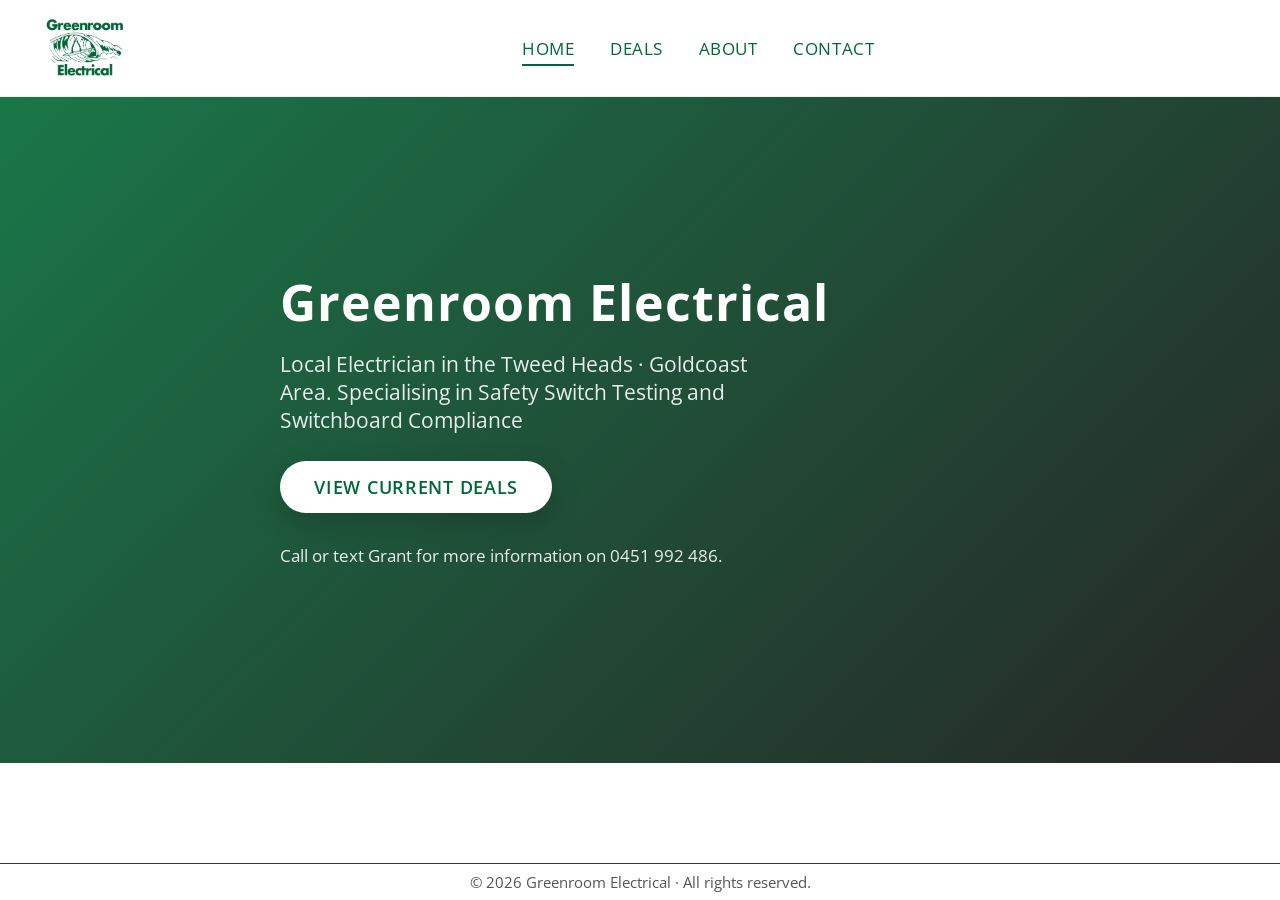
==== index.html @ 03ddd83e "Make index.html the homepage Rename Home.html to index.html so the bare domain (greenroomelectrical." ====
<!-- https://greenroomelectrical.gwstudio.com.au/ -->
<!DOCTYPE html>
<html lang="en">
<head>
    <meta charset="UTF-8" />
    <meta
        name="viewport"
        content="width=device-width, initial-scale=1.0"
    />
    <title>Greenroom Electrical</title>

    <!-- Main stylesheet -->
    <link rel="stylesheet" href="Styles.css" />

    <!-- Fonts -->
    <link
        rel="stylesheet"
        href="https://fonts.googleapis.com/css2?family=Open+Sans:wght@400;600;700&display=swap"
    />
    <link
        rel="stylesheet"
        href="https://fonts.googleapis.com/css2?family=Open+Sans:wght@400;600&family=Roboto:wght@500&display=swap"
    />
</head>

<body>
    <!-- HEADER -->
    <header class="top-bar">
        <div class="top-bar-left">
            <a href="./" class="logo">
                <img src="greenroom-electrical.jpg" alt="Greenroom Electrical logo" />
                <!---<span>Greenroom Electrical</span>
            </a>
            <p class="tagline">Your Local Electrician</p>
            --->
        </div>

        <nav class="top-nav">
            <a href="./" aria-current="page">Home</a>
            <a href="posts.html">Deals</a>
            <a href="About.html">About</a>
            <a href="Contact.html">Contact</a>
        </nav>

        <button class="hamburger" id="hamburger" aria-label="Toggle navigation">
            <span></span>
            <span></span>
            <span></span>
        </button>
    </header>

    <!-- MOBILE SIDE NAV -->
    <aside class="side-nav" id="sideNav">
        <a href="./">Home</a>
        <a href="posts.html">Deals</a>
        <a href="About.html">About</a>
        <a href="Contact.html">Contact</a>
    </aside>

    <!-- HERO -->
    <main class="content home-page">
        <section class="hero">
            <div class="hero-inner">
                <h1>Greenroom Electrical</h1>
                <p class="hero-subtitle">
                    Local Electrician in the Tweed Heads · Goldcoast Area.
                    Specialising in Safety Switch Testing and Switchboard Compliance
                </p>
                <div class="hero-actions">
                    <a class="primary-button" href="posts.html">View Current Deals</a>
                    <p class="hero-secondary">Call or text Grant for more information on 0451 992 486.</p>
                </div>
            </div>
        </section>
    </main>

    <!-- FOOTER -->
    <footer class="site-footer">
        <p>© 2026 Greenroom Electrical · All rights reserved.</p>
    </footer>

    <!-- NAV SCRIPT -->
    <script>
        const hamburger = document.getElementById("hamburger");
        const sideNav = document.getElementById("sideNav");

        hamburger.addEventListener("click", (event) => {
            event.stopPropagation();
            sideNav.classList.toggle("open");
        });

        sideNav.addEventListener("click", (event) => {
            if (event.target === sideNav) {
                sideNav.classList.remove("open");
            }
            event.stopPropagation();
        });

        document.addEventListener("click", () => {
            sideNav.classList.remove("open");
        });
    </script>
</body>
</html>
---- Styles.css ----
/* ========== THEME ========== */

:root {
    --bg: #ffffff;
    --surface: #006835;
    --text: #000000;
    --muted: #555555;
    --accent: #006835;
    --header-bg: #ffffff;
    --button: #006835;
    --button-hover: #00512a;
    --border-subtle: #2a3a4a;
}

/* ========== GLOBAL ========== */

html {
    font-size: 18px;
}

body {
    margin: 0;
    min-height: 100vh;
    display: flex;
    flex-direction: column;
    font-family: "Open Sans", system-ui, -apple-system, BlinkMacSystemFont, "Segoe UI", sans-serif;
    background-color: var(--bg);
    color: var(--text);
}

main {
    flex: 1;
}

/* center inner pages (Deals, About, Contact) */
.content {
    max-width: 960px;
    margin: 2.5rem auto 3rem;
    padding: 0 1.5rem;
}

/* Home only: let hero go full width */
.home-page {
    max-width: none;
    margin: 0;
    padding: 0;
}

/* ========== HEADER / NAV ========== */

.top-bar {
    position: sticky;
    top: 0;
    z-index: 20;
    display: flex;
    align-items: center;
    justify-content: space-between;
    padding: 1rem 2.5rem;
    background-color: rgba(255, 255, 255, 0.96);
    backdrop-filter: blur(10px);
    border-bottom: 1px solid rgba(0, 0, 0, 0.06);
}

.top-bar-left {
    display: flex;
    align-items: center;
    gap: 0.75rem;
}

.logo {
    display: flex;
    align-items: center;
    gap: 0.5rem;
    font-family: "Roboto", system-ui, -apple-system, BlinkMacSystemFont, "Segoe UI", sans-serif;
    font-size: 1.35rem;
    font-weight: 600;
    letter-spacing: 0.02em;
    color: var(--accent);
    text-decoration: none;
}

.logo img {
    height: 60px;
    width: auto;
    display: block;
}

.tagline {
    font-size: 0.8rem;
    color: var(--muted);
    margin: 0;
}

.top-nav {
    flex: 1;
    display: flex;
    justify-content: center;
    gap: 2rem;
}

.top-nav a {
    position: relative;
    font-size: 0.95rem;
    letter-spacing: 0.03em;
    text-transform: uppercase;
    color: var(--accent);
    text-decoration: none;
}

.top-nav a::after {
    content: "";
    position: absolute;
    left: 0;
    bottom: -0.35rem;
    width: 0;
    height: 2px;
    background-color: var(--accent);
    transition: width 0.2s ease-out;
}

.top-nav a:hover::after,
.top-nav a[aria-current="page"]::after {
    width: 100%;
}

.hamburger {
    display: none;
    flex-direction: column;
    justify-content: space-between;
    align-items: center;
    width: 24px;
    height: 18px;
    background: none;
    border: none;
    padding: 0;
    margin: 0;
    cursor: pointer;
}

.hamburger span {
    display: block;
    width: 100%;
    height: 2px;
    background-color: var(--accent);
    border-radius: 999px;
}

/* ========== SIDE NAV (MOBILE) ========== */

.side-nav {
    position: fixed;
    top: 0;
    left: -240px;
    width: 220px;
    height: 100vh;
    background-color: var(--bg);
    padding-top: 4rem;
    box-shadow: 2px 0 6px rgba(0, 0, 0, 0.6);
    transition: left 0.25s ease;
    z-index: 1000;
}

.side-nav a {
    display: block;
    padding: 0.75rem 1.25rem;
    color: var(--accent);
    text-decoration: none;
    font-size: 0.95rem;
}

.side-nav a:hover {
    background-color: var(--surface);
    color: #ffffff;
}

.side-nav.open {
    left: 0;
}

/* ========== HERO (HOME) ========== */

.hero {
    position: relative;
    min-height: 55vh;
    display: flex;
    align-items: center;
    justify-content: center;
    padding: 4.5rem 1.5rem 5rem;
    text-align: left;
    color: #ffffff;
    background:
        linear-gradient(135deg, rgba(0, 104, 53, 0.9), rgba(0, 0, 0, 0.85)),
        url("Images/Hero.jpg") center 35% / cover no-repeat;
}

.hero-inner {
    max-width: 720px;
    margin: 0 auto;   /* centers text block inside hero */
    width: 100%;
}

.hero h1 {
    margin: 0 0 0.75rem;
    font-size: 2.8rem;
    letter-spacing: 0.02em;
}

.hero-subtitle {
    margin: 0 0 1.5rem;
    font-size: 1.15rem;
    max-width: 480px;
    opacity: 0.9;
}

.hero-actions {
    display: flex;
    flex-wrap: wrap;
    gap: 0.75rem;
    align-items: center;
}

/* ========== BUTTONS ========== */

.primary-button {
    display: inline-block;
    padding: 0.8rem 1.9rem;
    border-radius: 999px;
    background-color: #ffffff;
    color: var(--accent);
    border: none;
    font-size: 1rem;
    font-weight: 600;
    letter-spacing: 0.04em;
    text-transform: uppercase;
    text-decoration: none;
    cursor: pointer;
    box-shadow: 0 10px 30px rgba(0, 0, 0, 0.18);
    transition: transform 0.15s ease-out, box-shadow 0.15s ease-out,
                background-color 0.15s ease-out, color 0.15s ease-out;
}

.primary-button:hover {
    transform: translateY(-1px);
    box-shadow: 0 14px 38px rgba(0, 0, 0, 0.25);
    background-color: var(--accent);
    color: #ffffff;
}

.hero-secondary {
    font-size: 0.95rem;
    opacity: 0.9;
}

/* ========== FOOTER ========== */

.site-footer {
    text-align: center;
    padding: 0.5rem 1rem;
    background-color: var(--bg);
    color: var(--muted);
    font-size: 0.85rem;
    border-top: 1px solid var(--border-subtle);
    line-height: 1.2;
}

.site-footer p {
    margin: 0;
}

/* ========== MOBILE GLOBAL ========== */

@media (max-width: 768px) {
    .top-bar {
        padding: 0.75rem 1rem;
    }

    .top-nav {
        display: none;
    }

    .hamburger {
        display: flex;
    }

    .tagline {
        display: none;
    }

    .logo img {
        height: 34px;
    }

    .logo {
        font-size: 1.1rem;
    }

    .hero {
        min-height: 60vh;
        padding: 4rem 1.25rem 4rem;
    }

    .hero h1 {
        font-size: 2.1rem;
    }

    .hero-subtitle {
        font-size: 1rem;
    }

    .hero-actions {
        flex-direction: column;
        align-items: flex-start;
    }

    .hamburger span {
        background-color: #ffffff;
    }
}

/* ========== DEALS PAGE ========== */

.deals-header {
    text-align: center;
    margin-bottom: 2rem;
}

.deals-header h1 {
    margin: 0 0 0.5rem;
    font-size: 2rem;
    color: var(--accent);
}

.deals-header p {
    margin: 0;
    font-size: 1rem;
    color: var(--muted);
}

.post.deal-card {
    background-color: #ffffff;
    border-radius: 10px;
    padding: 1.5rem 1.75rem 1.6rem;
    margin-bottom: 1.5rem;
    box-shadow: 0 10px 28px rgba(0, 0, 0, 0.06);
    border: 1px solid rgba(0, 0, 0, 0.05);
    text-align: left;
}

.post.deal-card h2 {
    margin: 0 0 0.35rem;
    font-size: 1.4rem;
    color: var(--accent);
}

.post.deal-card .meta {
    margin: 0 0 0.9rem;
    font-size: 0.9rem;
    color: var(--muted);
}

.deal-body {
    display: flex;
    flex-wrap: wrap;
    gap: 1rem 2.5rem;
    align-items: center;
    justify-content: space-between;
}

.deal-body ul {
    margin: 0;
    padding-left: 1.2rem;
    font-size: 0.95rem;
    color: var(--text);
}

.deal-body li + li {
    margin-top: 0.3rem;
}

.deal-body .primary-button {
    flex-shrink: 0;
}

.deals-note {
    margin-top: 1.25rem;
    font-size: 0.9rem;
    color: var(--muted);
    line-height: 1.5;
}

@media (max-width: 768px) {
    .deal-body {
        flex-direction: column;
        align-items: flex-start;
        gap: 0.75rem;
    }

    .post.deal-card {
        padding: 1.25rem 1.25rem 1.4rem;
    }
}

/* ========== ABOUT PAGE ========== */

.about-card {
    background-color: #ffffff;
    border-radius: 12px;
    padding: 2rem 2.25rem 2.2rem;
    box-shadow: 0 14px 30px rgba(0, 0, 0, 0.06);
    border: 1px solid rgba(0, 0, 0, 0.04);
}

.about-header h1 {
    margin: 0 0 0.5rem;
    font-size: 2rem;
    color: var(--accent);
}

.about-header p {
    margin: 0 0 1.5rem;
    font-size: 1rem;
    color: var(--muted);
}

.about-body p {
    margin: 0 0 1rem;
    line-height: 1.6;
    font-size: 0.98rem;
    color: var(--text);
}

.about-body p:last-child {
    margin-bottom: 0;
}

.about-actions {
    display: flex;
    flex-wrap: wrap;
    gap: 0.75rem 1.5rem;
    align-items: center;
    margin-top: 1.75rem;
}

.about-link {
    font-size: 0.95rem;
    color: var(--accent);
    text-decoration: none;
    font-weight: 600;
}

.about-link:hover {
    text-decoration: underline;
}

@media (max-width: 768px) {
    .about-card {
        padding: 1.6rem 1.4rem 1.8rem;
    }

    .about-header h1 {
        font-size: 1.7rem;
    }
}

/* ========== CONTACT PAGE ========== */

.contact-card {
    background-color: #ffffff;
    border-radius: 12px;
    padding: 2rem 2.25rem 2.2rem;
    box-shadow: 0 14px 30px rgba(0, 0, 0, 0.06);
    border: 1px solid rgba(0, 0, 0, 0.04);
    margin: 0 auto;
    text-align: center;
}

.contact-header h1 {
    margin: 0 0 0.5rem;
    font-size: 2rem;
    color: var(--accent);
}

.contact-header p {
    margin: 0 0 1.5rem;
    font-size: 1rem;
    color: var(--muted);
}

.contact-body.simple-contact {
    display: flex;
    justify-content: center;
}

.contact-details p {
    margin: 0 0 0.4rem;
    font-size: 0.98rem;
    color: var(--text);
}

.contact-details a {
    color: var(--accent);
    text-decoration: none;
}

.contact-details a:hover {
    text-decoration: underline;
}

.contact-actions {
    display: flex;
    flex-wrap: wrap;
    gap: 0.75rem 1.5rem;
    justify-content: center;
    align-items: center;
    margin-top: 1.5rem;
}

.contact-note {
    margin-top: 1.75rem;
    font-size: 0.85rem;
    color: var(--muted);
}

@media (max-width: 768px) {
    .contact-card {
        padding: 1.6rem 1.4rem 1.8rem;
    }
}
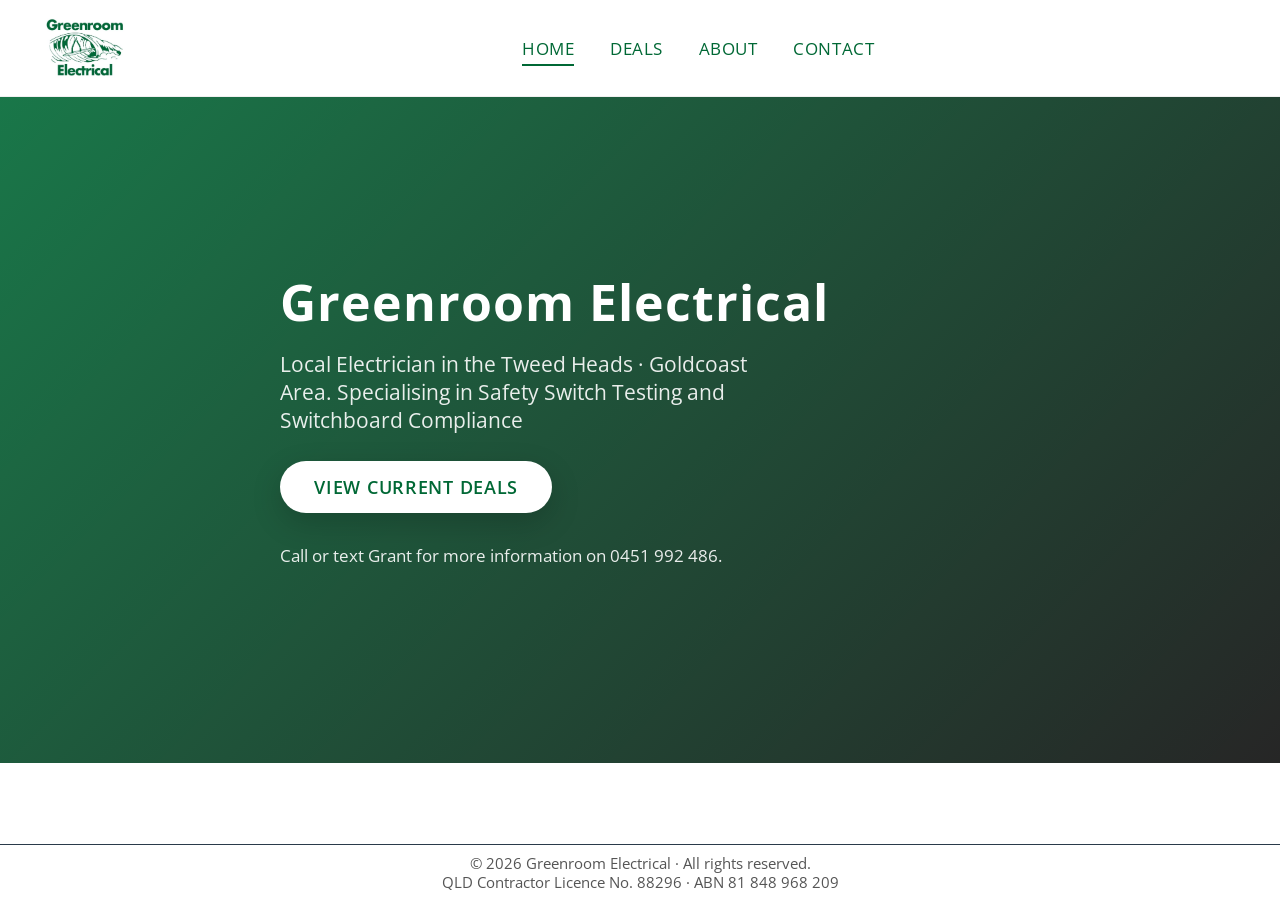
==== commit 3908d7eb: "Add QLD contractor licence and ABN; fix contact links Show QLD Contractor Licence No. 88296 and ABN " ====
--- a/index.html
+++ b/index.html
@@ -77,6 +77,7 @@
     <!-- FOOTER -->
     <footer class="site-footer">
         <p>© 2026 Greenroom Electrical · All rights reserved.</p>
+        <p>QLD Contractor Licence No. 88296 · ABN 81 848 968 209</p>
     </footer>
 
     <!-- NAV SCRIPT -->
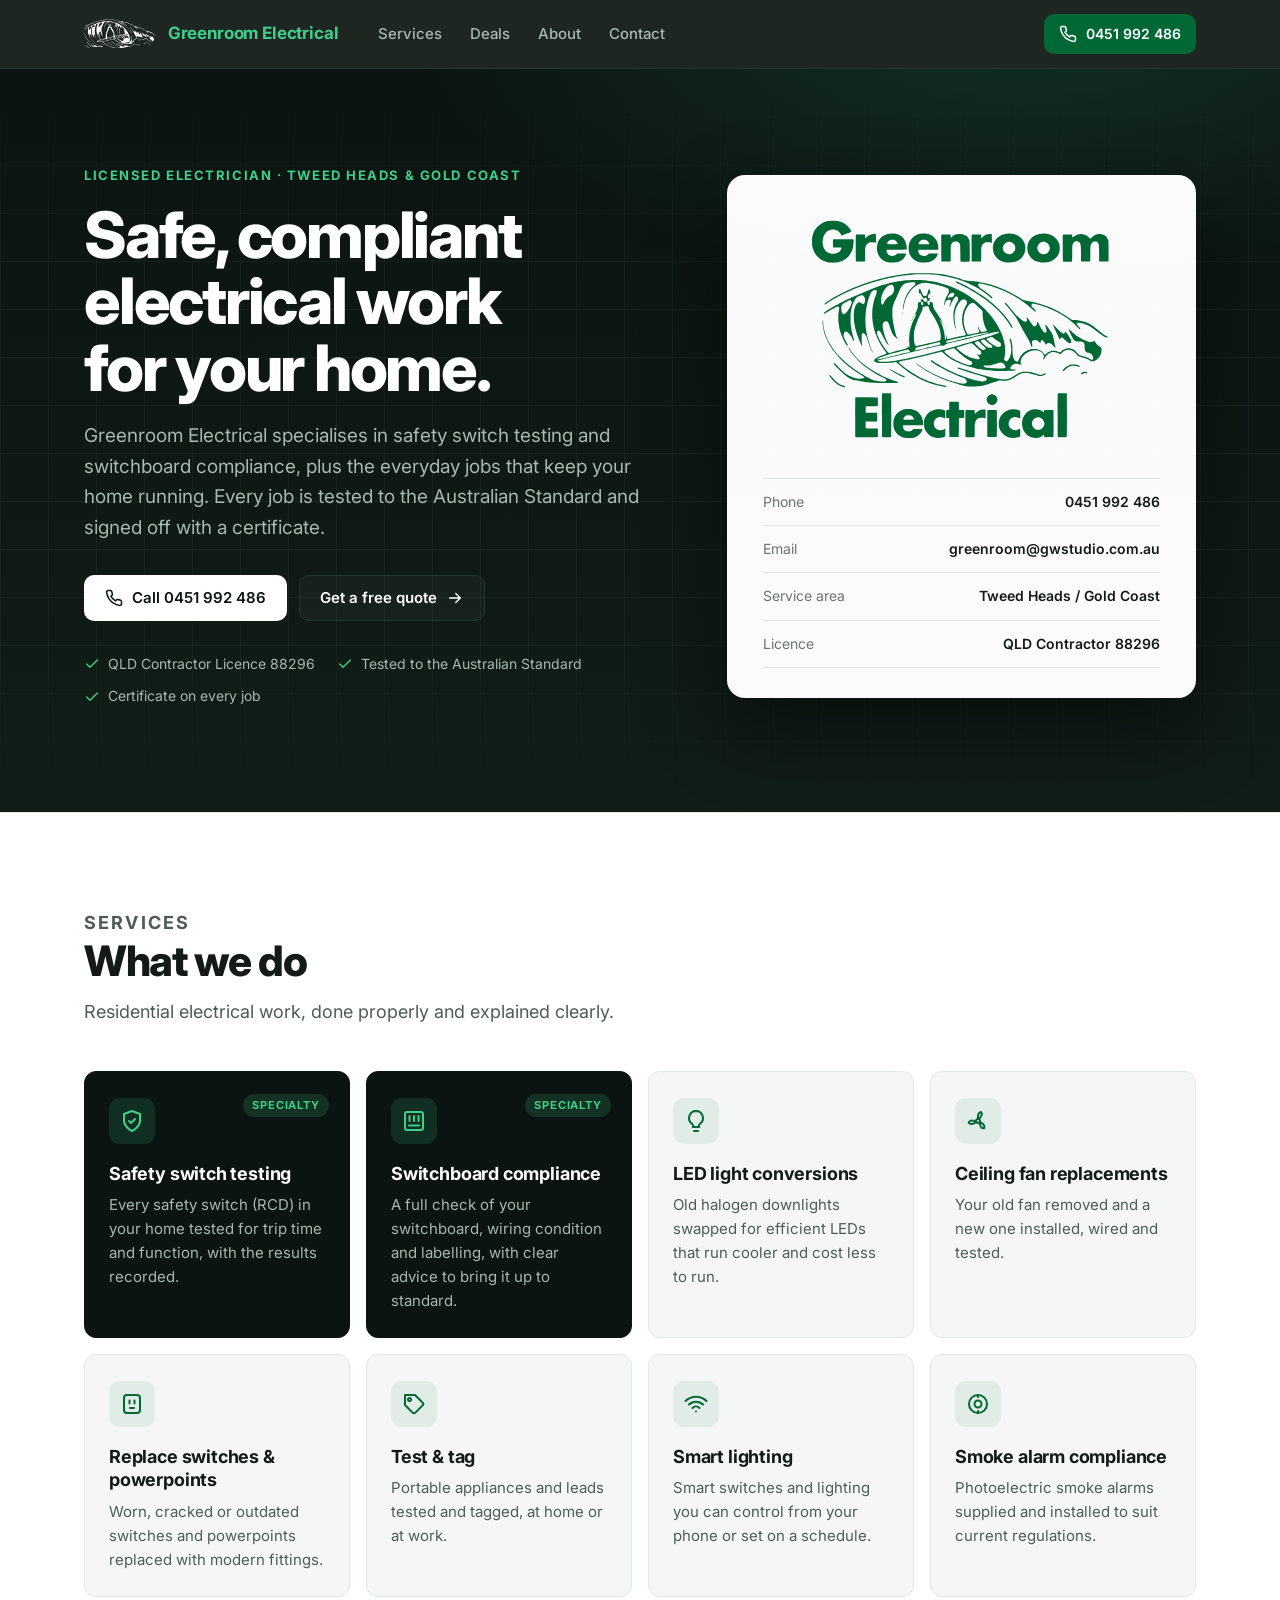
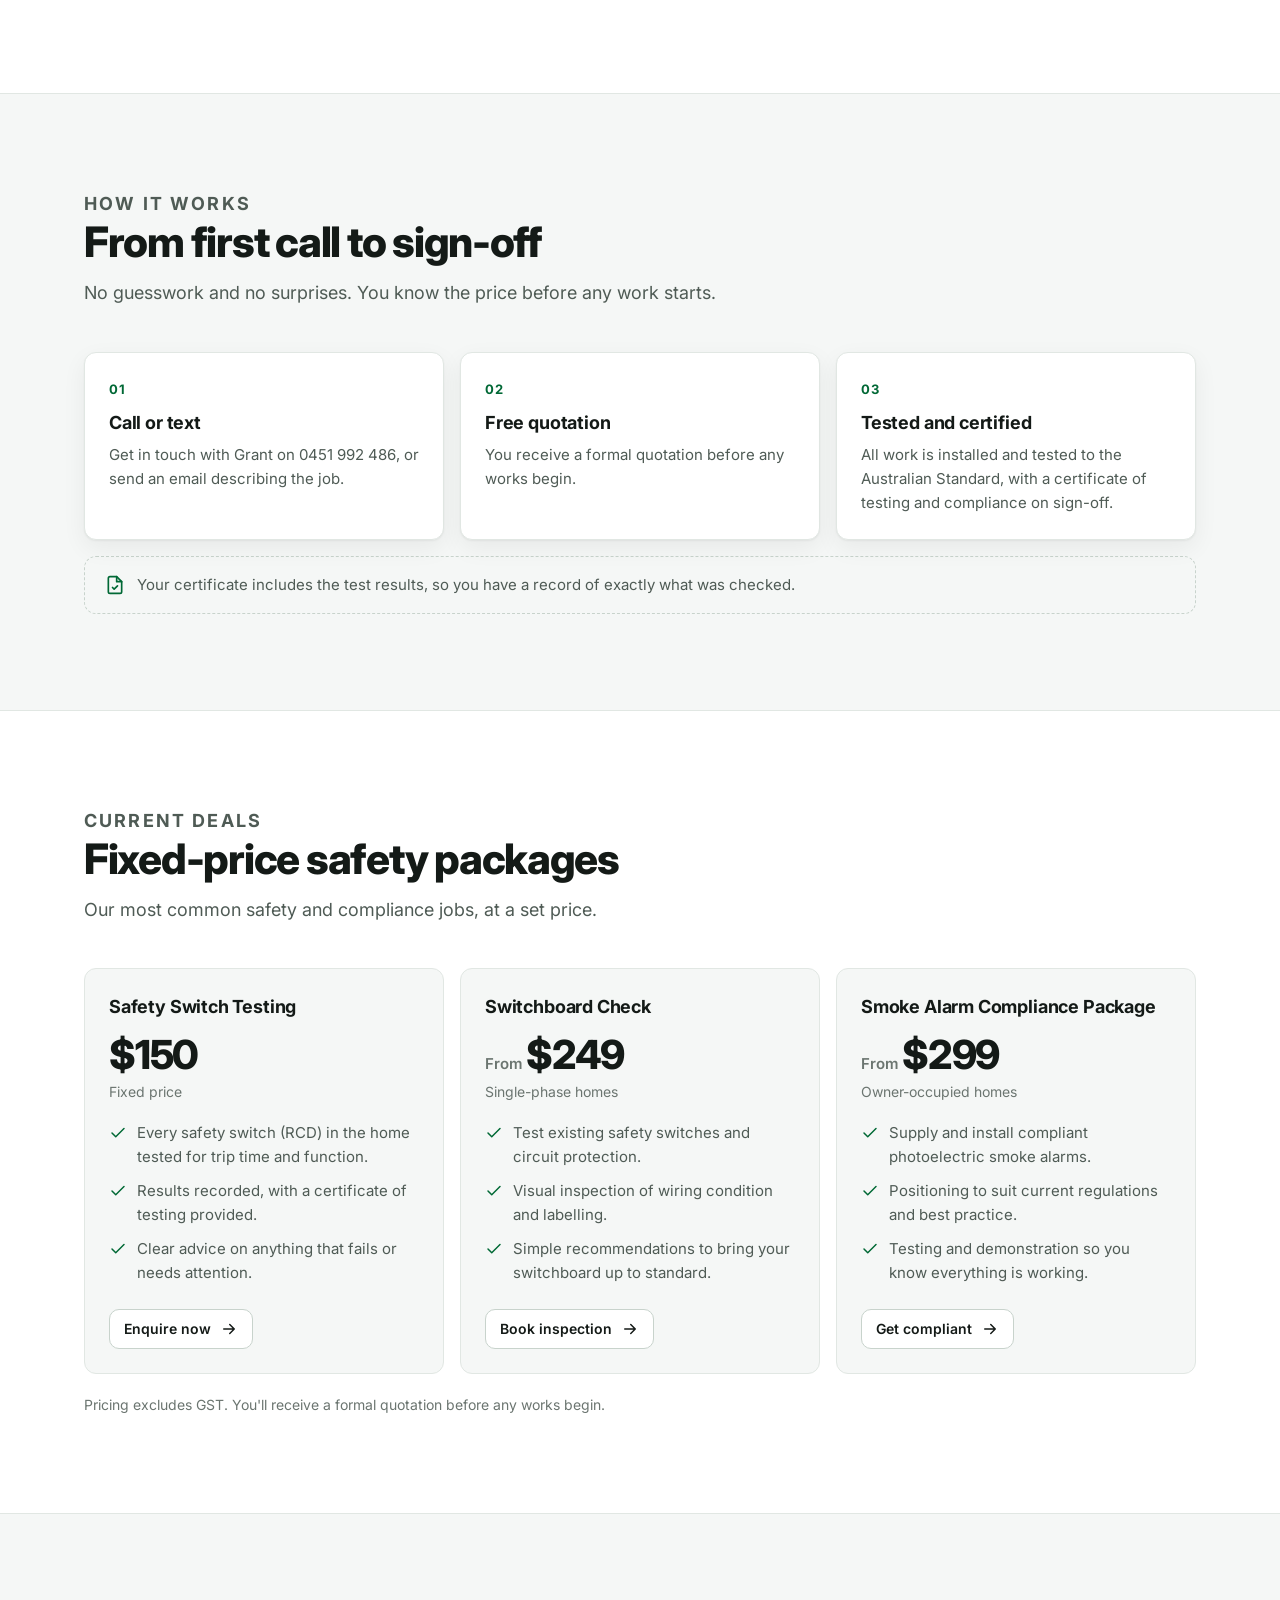
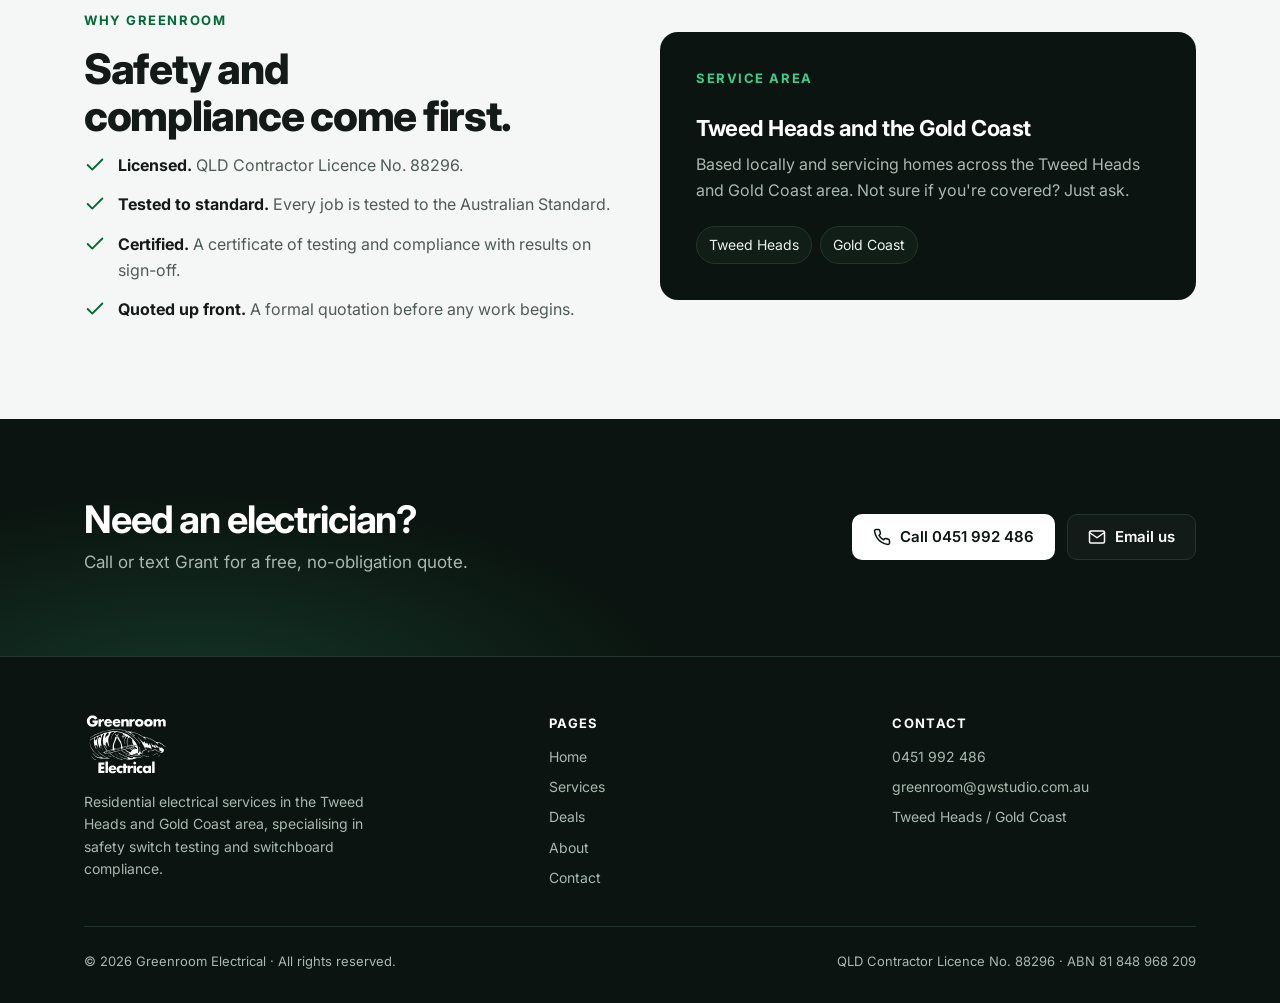
==== commit bb5b5e01: "Refresh website design New professional look in the style of MasterScope: dark green hero and footer" ====
--- a/index.html
+++ b/index.html
@@ -1,104 +1,282 @@
-<!-- https://greenroomelectrical.gwstudio.com.au/ -->
 <!DOCTYPE html>
-<html lang="en">
+<html lang="en-AU">
 <head>
     <meta charset="UTF-8" />
-    <meta
-        name="viewport"
-        content="width=device-width, initial-scale=1.0"
-    />
-    <title>Greenroom Electrical</title>
-
-    <!-- Main stylesheet -->
+    <meta name="viewport" content="width=device-width, initial-scale=1.0" />
+    <title>Greenroom Electrical · Licensed electrician, Tweed Heads & Gold Coast</title>
+    <meta name="description" content="Licensed residential electrician in Tweed Heads and the Gold Coast. Safety switch testing, switchboard compliance, LED lighting, fans, powerpoints, test and tag and smart lighting." />
+    <link rel="canonical" href="https://greenroomelectrical.gwstudio.com.au/" />
+    <meta name="theme-color" content="#0b1410" />
+    <meta property="og:type" content="website" />
+    <meta property="og:site_name" content="Greenroom Electrical" />
+    <meta property="og:title" content="Greenroom Electrical · Licensed electrician, Tweed Heads & Gold Coast" />
+    <meta property="og:description" content="Licensed residential electrician in Tweed Heads and the Gold Coast. Safety switch testing, switchboard compliance, LED lighting, fans, powerpoints, test and tag and smart lighting." />
+    <meta property="og:url" content="https://greenroomelectrical.gwstudio.com.au/" />
+    <meta property="og:image" content="https://greenroomelectrical.gwstudio.com.au/greenroom-electrical.jpg" />
+    <link rel="icon" href="favicon.svg" type="image/svg+xml" />
+    <link rel="preconnect" href="https://fonts.googleapis.com" />
+    <link rel="preconnect" href="https://fonts.gstatic.com" crossorigin />
+    <link rel="stylesheet" href="https://fonts.googleapis.com/css2?family=Inter:wght@400;500;600;700;800&amp;display=swap" />
     <link rel="stylesheet" href="Styles.css" />
-
-    <!-- Fonts -->
-    <link
-        rel="stylesheet"
-        href="https://fonts.googleapis.com/css2?family=Open+Sans:wght@400;600;700&display=swap"
-    />
-    <link
-        rel="stylesheet"
-        href="https://fonts.googleapis.com/css2?family=Open+Sans:wght@400;600&family=Roboto:wght@500&display=swap"
-    />
+    <script type="application/ld+json">{"@context": "https://schema.org", "@type": "Electrician", "name": "Greenroom Electrical", "url": "https://greenroomelectrical.gwstudio.com.au/", "telephone": "+61451992486", "email": "greenroom@gwstudio.com.au", "image": "https://greenroomelectrical.gwstudio.com.au/greenroom-electrical.jpg", "areaServed": ["Tweed Heads", "Gold Coast"], "founder": {"@type": "Person", "name": "Grant Walker"}, "identifier": [{"@type": "PropertyValue", "name": "QLD Electrical Contractor Licence", "value": "88296"}, {"@type": "PropertyValue", "name": "ABN", "value": "81 848 968 209"}]}</script>
 </head>
-
 <body>
-    <!-- HEADER -->
-    <header class="top-bar">
-        <div class="top-bar-left">
-            <a href="./" class="logo">
-                <img src="greenroom-electrical.jpg" alt="Greenroom Electrical logo" />
-                <!---<span>Greenroom Electrical</span>
+    <header class="topbar">
+        <div class="wrap">
+            <a class="brand" href="./" aria-label="Greenroom Electrical home">
+                <img src="images/mark-white.svg" alt="" width="72" height="30" />
+                <span class="brand-name">Greenroom <span>Electrical</span></span>
             </a>
-            <p class="tagline">Your Local Electrician</p>
-            --->
-        </div>
-
-        <nav class="top-nav">
-            <a href="./" aria-current="page">Home</a>
+            <nav class="site-nav" id="siteNav" aria-label="Site">
+            <a href="./#services">Services</a>
             <a href="posts.html">Deals</a>
             <a href="About.html">About</a>
             <a href="Contact.html">Contact</a>
-        </nav>
-
-        <button class="hamburger" id="hamburger" aria-label="Toggle navigation">
-            <span></span>
-            <span></span>
-            <span></span>
-        </button>
+            </nav>
+            <div class="spacer"></div>
+            <a class="btn primary sm call-btn" href="tel:0451992486" aria-label="Call 0451 992 486"><svg viewBox="0 0 24 24" fill="none" stroke="currentColor" stroke-width="2" stroke-linecap="round" stroke-linejoin="round" aria-hidden="true"><path d="M22 16.9v3a2 2 0 0 1-2.2 2 19.8 19.8 0 0 1-8.6-3.1 19.5 19.5 0 0 1-6-6A19.8 19.8 0 0 1 2.1 4.2 2 2 0 0 1 4.1 2h3a2 2 0 0 1 2 1.7c.1.9.4 1.8.7 2.7a2 2 0 0 1-.5 2.1L8 9.8a16 16 0 0 0 6 6l1.3-1.3a2 2 0 0 1 2.1-.4c.9.3 1.8.6 2.7.7a2 2 0 0 1 1.7 2z"/></svg><span class="lbl">0451 992 486</span></a>
+            <button class="nav-toggle" id="navToggle" type="button" aria-label="Open menu" aria-expanded="false" aria-controls="siteNav"><svg viewBox="0 0 24 24" fill="none" stroke="currentColor" stroke-width="2" stroke-linecap="round" stroke-linejoin="round" aria-hidden="true"><path d="M4 7h16M4 12h16M4 17h16"/></svg></button>
+        </div>
     </header>
 
-    <!-- MOBILE SIDE NAV -->
-    <aside class="side-nav" id="sideNav">
-        <a href="./">Home</a>
-        <a href="posts.html">Deals</a>
-        <a href="About.html">About</a>
-        <a href="Contact.html">Contact</a>
-    </aside>
-
-    <!-- HERO -->
-    <main class="content home-page">
+    <main>
         <section class="hero">
-            <div class="hero-inner">
-                <h1>Greenroom Electrical</h1>
-                <p class="hero-subtitle">
-                    Local Electrician in the Tweed Heads · Goldcoast Area.
-                    Specialising in Safety Switch Testing and Switchboard Compliance
-                </p>
-                <div class="hero-actions">
-                    <a class="primary-button" href="posts.html">View Current Deals</a>
-                    <p class="hero-secondary">Call or text Grant for more information on 0451 992 486.</p>
+            <div class="wrap">
+                <div>
+                    <p class="eyebrow">Licensed electrician · Tweed Heads &amp; Gold Coast</p>
+                    <h1>Safe, compliant electrical work for your home.</h1>
+                    <p class="lead">Greenroom Electrical specialises in safety switch testing and switchboard compliance, plus the everyday jobs that keep your home running. Every job is tested to the Australian Standard and signed off with a certificate.</p>
+                    <div class="actions">
+                        <a class="btn light" href="tel:0451992486"><svg viewBox="0 0 24 24" fill="none" stroke="currentColor" stroke-width="2" stroke-linecap="round" stroke-linejoin="round" aria-hidden="true"><path d="M22 16.9v3a2 2 0 0 1-2.2 2 19.8 19.8 0 0 1-8.6-3.1 19.5 19.5 0 0 1-6-6A19.8 19.8 0 0 1 2.1 4.2 2 2 0 0 1 4.1 2h3a2 2 0 0 1 2 1.7c.1.9.4 1.8.7 2.7a2 2 0 0 1-.5 2.1L8 9.8a16 16 0 0 0 6 6l1.3-1.3a2 2 0 0 1 2.1-.4c.9.3 1.8.6 2.7.7a2 2 0 0 1 1.7 2z"/></svg>Call 0451 992 486</a>
+                        <a class="btn outline-dark" href="Contact.html">Get a free quote<svg viewBox="0 0 24 24" fill="none" stroke="currentColor" stroke-width="2" stroke-linecap="round" stroke-linejoin="round" aria-hidden="true"><path d="M5 12h14M13 6l6 6-6 6"/></svg></a>
+                    </div>
+                    <ul class="ticks">
+                        <li><svg viewBox="0 0 24 24" fill="none" stroke="currentColor" stroke-width="2" stroke-linecap="round" stroke-linejoin="round" aria-hidden="true"><path d="M20 6 9 17l-5-5"/></svg>QLD Contractor Licence 88296</li>
+                        <li><svg viewBox="0 0 24 24" fill="none" stroke="currentColor" stroke-width="2" stroke-linecap="round" stroke-linejoin="round" aria-hidden="true"><path d="M20 6 9 17l-5-5"/></svg>Tested to the Australian Standard</li>
+                        <li><svg viewBox="0 0 24 24" fill="none" stroke="currentColor" stroke-width="2" stroke-linecap="round" stroke-linejoin="round" aria-hidden="true"><path d="M20 6 9 17l-5-5"/></svg>Certificate on every job</li>
+                    </ul>
+                </div>
+                <div class="hero-card">
+                    <img src="images/logo-green.svg" alt="Greenroom Electrical logo" width="320" height="241" />
+                    <dl>
+                        <div><dt>Phone</dt><dd><a href="tel:0451992486">0451 992 486</a></dd></div>
+                        <div><dt>Email</dt><dd><a href="mailto:greenroom@gwstudio.com.au">greenroom@gwstudio.com.au</a></dd></div>
+                        <div><dt>Service area</dt><dd>Tweed Heads / Gold Coast</dd></div>
+                        <div><dt>Licence</dt><dd>QLD Contractor 88296</dd></div>
+                    </dl>
+                </div>
+            </div>
+        </section>
+
+        <section class="section alt" id="services">
+            <div class="wrap">
+                <div class="section-head">
+                    <p class="eyebrow">Services</p>
+                    <h2>What we do</h2>
+                    <p>Residential electrical work, done properly and explained clearly.</p>
+                </div>
+                <div class="grid cols-4">
+                    <article class="card feature">
+                        <span class="tag">Specialty</span>
+                        <div class="icon"><svg viewBox="0 0 24 24" fill="none" stroke="currentColor" stroke-width="2" stroke-linecap="round" stroke-linejoin="round" aria-hidden="true"><path d="M12 22s8-4 8-10V5l-8-3-8 3v7c0 6 8 10 8 10z"/><path d="m9 12 2 2 4-4"/></svg></div>
+                        <h3>Safety switch testing</h3>
+                        <p>Every safety switch (RCD) in your home tested for trip time and function, with the results recorded.</p>
+                    </article>
+                    <article class="card feature">
+                        <span class="tag">Specialty</span>
+                        <div class="icon"><svg viewBox="0 0 24 24" fill="none" stroke="currentColor" stroke-width="2" stroke-linecap="round" stroke-linejoin="round" aria-hidden="true"><rect x="3" y="3" width="18" height="18" rx="2"/><path d="M7.5 7v5M12 7v5M16.5 7v5M7 16.5h10"/></svg></div>
+                        <h3>Switchboard compliance</h3>
+                        <p>A full check of your switchboard, wiring condition and labelling, with clear advice to bring it up to standard.</p>
+                    </article>
+                    <article class="card">
+                        <div class="icon"><svg viewBox="0 0 24 24" fill="none" stroke="currentColor" stroke-width="2" stroke-linecap="round" stroke-linejoin="round" aria-hidden="true"><path d="M9 18h6M10 22h4"/><path d="M12 2a7 7 0 0 0-4 12.7c.6.5 1 1.3 1 2.1V18h6v-1.2c0-.8.4-1.6 1-2.1A7 7 0 0 0 12 2z"/></svg></div>
+                        <h3>LED light conversions</h3>
+                        <p>Old halogen downlights swapped for efficient LEDs that run cooler and cost less to run.</p>
+                    </article>
+                    <article class="card">
+                        <div class="icon"><svg viewBox="0 0 24 24" fill="none" stroke="currentColor" stroke-width="2" stroke-linecap="round" stroke-linejoin="round" aria-hidden="true"><circle cx="12" cy="12" r="2"/><path d="M12 10c-.4-3.2.6-6.3 3-7 1.8 1.4 1 4.9-3 7z"/><path d="M12 10c-.4-3.2.6-6.3 3-7 1.8 1.4 1 4.9-3 7z" transform="rotate(120 12 12)"/><path d="M12 10c-.4-3.2.6-6.3 3-7 1.8 1.4 1 4.9-3 7z" transform="rotate(240 12 12)"/></svg></div>
+                        <h3>Ceiling fan replacements</h3>
+                        <p>Your old fan removed and a new one installed, wired and tested.</p>
+                    </article>
+                    <article class="card">
+                        <div class="icon"><svg viewBox="0 0 24 24" fill="none" stroke="currentColor" stroke-width="2" stroke-linecap="round" stroke-linejoin="round" aria-hidden="true"><rect x="4" y="3" width="16" height="18" rx="3"/><path d="M9.5 8.5v3M14.5 8.5v3M10 16h4"/></svg></div>
+                        <h3>Replace switches &amp; powerpoints</h3>
+                        <p>Worn, cracked or outdated switches and powerpoints replaced with modern fittings.</p>
+                    </article>
+                    <article class="card">
+                        <div class="icon"><svg viewBox="0 0 24 24" fill="none" stroke="currentColor" stroke-width="2" stroke-linecap="round" stroke-linejoin="round" aria-hidden="true"><path d="M20.6 13.4 13.4 20.6a2 2 0 0 1-2.8 0L3 13V3h10l7.6 7.6a2 2 0 0 1 0 2.8z"/><circle cx="7.5" cy="7.5" r="1.5"/></svg></div>
+                        <h3>Test &amp; tag</h3>
+                        <p>Portable appliances and leads tested and tagged, at home or at work.</p>
+                    </article>
+                    <article class="card">
+                        <div class="icon"><svg viewBox="0 0 24 24" fill="none" stroke="currentColor" stroke-width="2" stroke-linecap="round" stroke-linejoin="round" aria-hidden="true"><path d="M1.5 9a15 15 0 0 1 21 0M5 12.5a10 10 0 0 1 14 0M8.5 16a5 5 0 0 1 7 0"/><path d="M12 19.5h.01"/></svg></div>
+                        <h3>Smart lighting</h3>
+                        <p>Smart switches and lighting you can control from your phone or set on a schedule.</p>
+                    </article>
+                    <article class="card">
+                        <div class="icon"><svg viewBox="0 0 24 24" fill="none" stroke="currentColor" stroke-width="2" stroke-linecap="round" stroke-linejoin="round" aria-hidden="true"><circle cx="12" cy="12" r="9"/><circle cx="12" cy="12" r="3.5"/><path d="M12 3v2M12 19v2"/></svg></div>
+                        <h3>Smoke alarm compliance</h3>
+                        <p>Photoelectric smoke alarms supplied and installed to suit current regulations.</p>
+                    </article>
+                </div>
+            </div>
+        </section>
+
+        <section class="section">
+            <div class="wrap">
+                <div class="section-head">
+                    <p class="eyebrow">How it works</p>
+                    <h2>From first call to sign-off</h2>
+                    <p>No guesswork and no surprises. You know the price before any work starts.</p>
+                </div>
+                <div class="grid cols-3">
+                    <article class="card">
+                        <span class="step-num">01</span>
+                        <h3>Call or text</h3>
+                        <p>Get in touch with Grant on 0451 992 486, or send an email describing the job.</p>
+                    </article>
+                    <article class="card">
+                        <span class="step-num">02</span>
+                        <h3>Free quotation</h3>
+                        <p>You receive a formal quotation before any works begin.</p>
+                    </article>
+                    <article class="card">
+                        <span class="step-num">03</span>
+                        <h3>Tested and certified</h3>
+                        <p>All work is installed and tested to the Australian Standard, with a certificate of testing and compliance on sign-off.</p>
+                    </article>
+                </div>
+                <div class="note"><svg viewBox="0 0 24 24" fill="none" stroke="currentColor" stroke-width="2" stroke-linecap="round" stroke-linejoin="round" aria-hidden="true"><path d="M14 2H6a2 2 0 0 0-2 2v16a2 2 0 0 0 2 2h12a2 2 0 0 0 2-2V8z"/><path d="M14 2v6h6M9 15l2 2 4-4"/></svg>Your certificate includes the test results, so you have a record of exactly what was checked.</div>
+            </div>
+        </section>
+
+        <section class="section alt">
+            <div class="wrap">
+                <div class="section-head">
+                    <p class="eyebrow">Current deals</p>
+                    <h2>Fixed-price safety packages</h2>
+                    <p>Our most common safety and compliance jobs, at a set price.</p>
+                </div>
+                <div class="grid cols-3">
+                    <article class="card price-card">
+                        <h3>Safety Switch Testing</h3>
+                        <p class="price">$150</p>
+                        <p class="meta">Fixed price</p>
+                        <ul>
+                            <li><svg viewBox="0 0 24 24" fill="none" stroke="currentColor" stroke-width="2" stroke-linecap="round" stroke-linejoin="round" aria-hidden="true"><path d="M20 6 9 17l-5-5"/></svg><span>Every safety switch (RCD) in the home tested for trip time and function.</span></li>
+                            <li><svg viewBox="0 0 24 24" fill="none" stroke="currentColor" stroke-width="2" stroke-linecap="round" stroke-linejoin="round" aria-hidden="true"><path d="M20 6 9 17l-5-5"/></svg><span>Results recorded, with a certificate of testing provided.</span></li>
+                            <li><svg viewBox="0 0 24 24" fill="none" stroke="currentColor" stroke-width="2" stroke-linecap="round" stroke-linejoin="round" aria-hidden="true"><path d="M20 6 9 17l-5-5"/></svg><span>Clear advice on anything that fails or needs attention.</span></li>
+                        </ul>
+                        <a class="btn outline sm" href="Contact.html">Enquire now<svg viewBox="0 0 24 24" fill="none" stroke="currentColor" stroke-width="2" stroke-linecap="round" stroke-linejoin="round" aria-hidden="true"><path d="M5 12h14M13 6l6 6-6 6"/></svg></a>
+                    </article>
+                    <article class="card price-card">
+                        <h3>Switchboard Check</h3>
+                        <p class="price"><small>From</small>$249</p>
+                        <p class="meta">Single-phase homes</p>
+                        <ul>
+                            <li><svg viewBox="0 0 24 24" fill="none" stroke="currentColor" stroke-width="2" stroke-linecap="round" stroke-linejoin="round" aria-hidden="true"><path d="M20 6 9 17l-5-5"/></svg><span>Test existing safety switches and circuit protection.</span></li>
+                            <li><svg viewBox="0 0 24 24" fill="none" stroke="currentColor" stroke-width="2" stroke-linecap="round" stroke-linejoin="round" aria-hidden="true"><path d="M20 6 9 17l-5-5"/></svg><span>Visual inspection of wiring condition and labelling.</span></li>
+                            <li><svg viewBox="0 0 24 24" fill="none" stroke="currentColor" stroke-width="2" stroke-linecap="round" stroke-linejoin="round" aria-hidden="true"><path d="M20 6 9 17l-5-5"/></svg><span>Simple recommendations to bring your switchboard up to standard.</span></li>
+                        </ul>
+                        <a class="btn outline sm" href="Contact.html">Book inspection<svg viewBox="0 0 24 24" fill="none" stroke="currentColor" stroke-width="2" stroke-linecap="round" stroke-linejoin="round" aria-hidden="true"><path d="M5 12h14M13 6l6 6-6 6"/></svg></a>
+                    </article>
+                    <article class="card price-card">
+                        <h3>Smoke Alarm Compliance Package</h3>
+                        <p class="price"><small>From</small>$299</p>
+                        <p class="meta">Owner-occupied homes</p>
+                        <ul>
+                            <li><svg viewBox="0 0 24 24" fill="none" stroke="currentColor" stroke-width="2" stroke-linecap="round" stroke-linejoin="round" aria-hidden="true"><path d="M20 6 9 17l-5-5"/></svg><span>Supply and install compliant photoelectric smoke alarms.</span></li>
+                            <li><svg viewBox="0 0 24 24" fill="none" stroke="currentColor" stroke-width="2" stroke-linecap="round" stroke-linejoin="round" aria-hidden="true"><path d="M20 6 9 17l-5-5"/></svg><span>Positioning to suit current regulations and best practice.</span></li>
+                            <li><svg viewBox="0 0 24 24" fill="none" stroke="currentColor" stroke-width="2" stroke-linecap="round" stroke-linejoin="round" aria-hidden="true"><path d="M20 6 9 17l-5-5"/></svg><span>Testing and demonstration so you know everything is working.</span></li>
+                        </ul>
+                        <a class="btn outline sm" href="Contact.html">Get compliant<svg viewBox="0 0 24 24" fill="none" stroke="currentColor" stroke-width="2" stroke-linecap="round" stroke-linejoin="round" aria-hidden="true"><path d="M5 12h14M13 6l6 6-6 6"/></svg></a>
+                    </article>
+                </div>
+                <p class="fine">Pricing excludes GST. You'll receive a formal quotation before any works begin.</p>
+            </div>
+        </section>
+
+        <section class="section">
+            <div class="wrap split">
+                <div>
+                    <p class="eyebrow">Why Greenroom</p>
+                    <h2>Safety and compliance come first.</h2>
+                    <ul class="checklist">
+                        <li><svg viewBox="0 0 24 24" fill="none" stroke="currentColor" stroke-width="2" stroke-linecap="round" stroke-linejoin="round" aria-hidden="true"><path d="M20 6 9 17l-5-5"/></svg><span><strong>Licensed.</strong> QLD Contractor Licence No. 88296.</span></li>
+                        <li><svg viewBox="0 0 24 24" fill="none" stroke="currentColor" stroke-width="2" stroke-linecap="round" stroke-linejoin="round" aria-hidden="true"><path d="M20 6 9 17l-5-5"/></svg><span><strong>Tested to standard.</strong> Every job is tested to the Australian Standard.</span></li>
+                        <li><svg viewBox="0 0 24 24" fill="none" stroke="currentColor" stroke-width="2" stroke-linecap="round" stroke-linejoin="round" aria-hidden="true"><path d="M20 6 9 17l-5-5"/></svg><span><strong>Certified.</strong> A certificate of testing and compliance with results on sign-off.</span></li>
+                        <li><svg viewBox="0 0 24 24" fill="none" stroke="currentColor" stroke-width="2" stroke-linecap="round" stroke-linejoin="round" aria-hidden="true"><path d="M20 6 9 17l-5-5"/></svg><span><strong>Quoted up front.</strong> A formal quotation before any work begins.</span></li>
+                    </ul>
+                </div>
+                <div class="area-panel dark">
+                    <p class="eyebrow">Service area</p>
+                    <h3>Tweed Heads and the Gold Coast</h3>
+                    <p>Based locally and servicing homes across the Tweed Heads and Gold Coast area. Not sure if you're covered? Just ask.</p>
+                    <ul class="area-list">
+                        <li>Tweed Heads</li>
+                        <li>Gold Coast</li>
+                    </ul>
+                </div>
+            </div>
+        </section>
+
+        <section class="cta">
+            <div class="wrap">
+                <div>
+                    <h2>Need an electrician?</h2>
+                    <p>Call or text Grant for a free, no-obligation quote.</p>
+                </div>
+                <div class="actions">
+                    <a class="btn light" href="tel:0451992486"><svg viewBox="0 0 24 24" fill="none" stroke="currentColor" stroke-width="2" stroke-linecap="round" stroke-linejoin="round" aria-hidden="true"><path d="M22 16.9v3a2 2 0 0 1-2.2 2 19.8 19.8 0 0 1-8.6-3.1 19.5 19.5 0 0 1-6-6A19.8 19.8 0 0 1 2.1 4.2 2 2 0 0 1 4.1 2h3a2 2 0 0 1 2 1.7c.1.9.4 1.8.7 2.7a2 2 0 0 1-.5 2.1L8 9.8a16 16 0 0 0 6 6l1.3-1.3a2 2 0 0 1 2.1-.4c.9.3 1.8.6 2.7.7a2 2 0 0 1 1.7 2z"/></svg>Call 0451 992 486</a>
+                    <a class="btn outline-dark" href="mailto:greenroom@gwstudio.com.au"><svg viewBox="0 0 24 24" fill="none" stroke="currentColor" stroke-width="2" stroke-linecap="round" stroke-linejoin="round" aria-hidden="true"><rect x="2" y="4" width="20" height="16" rx="2"/><path d="m22 6-10 7L2 6"/></svg>Email us</a>
                 </div>
             </div>
         </section>
     </main>
 
-    <!-- FOOTER -->
     <footer class="site-footer">
-        <p>© 2026 Greenroom Electrical · All rights reserved.</p>
-        <p>QLD Contractor Licence No. 88296 · ABN 81 848 968 209</p>
+        <div class="wrap">
+            <div class="footer-top">
+                <div>
+                    <img src="images/logo-white.svg" alt="Greenroom Electrical" width="84" height="64" />
+                    <p>Residential electrical services in the Tweed Heads and Gold Coast area, specialising in safety switch testing and switchboard compliance.</p>
+                </div>
+                <div>
+                    <h4>Pages</h4>
+                    <ul>
+                        <li><a href="./">Home</a></li>
+                        <li><a href="./#services">Services</a></li>
+                        <li><a href="posts.html">Deals</a></li>
+                        <li><a href="About.html">About</a></li>
+                        <li><a href="Contact.html">Contact</a></li>
+                    </ul>
+                </div>
+                <div>
+                    <h4>Contact</h4>
+                    <ul>
+                        <li><a href="tel:0451992486">0451 992 486</a></li>
+                        <li><a href="mailto:greenroom@gwstudio.com.au">greenroom@gwstudio.com.au</a></li>
+                        <li>Tweed Heads / Gold Coast</li>
+                    </ul>
+                </div>
+            </div>
+            <div class="footer-bottom">
+                <p>© 2026 Greenroom Electrical · All rights reserved.</p>
+                <p>QLD Contractor Licence No. 88296 · ABN 81 848 968 209</p>
+            </div>
+        </div>
     </footer>
 
-    <!-- NAV SCRIPT -->
     <script>
-        const hamburger = document.getElementById("hamburger");
-        const sideNav = document.getElementById("sideNav");
-
-        hamburger.addEventListener("click", (event) => {
-            event.stopPropagation();
-            sideNav.classList.toggle("open");
+        const toggle = document.getElementById("navToggle");
+        const nav = document.getElementById("siteNav");
+        toggle.addEventListener("click", () => {
+            const open = nav.classList.toggle("open");
+            toggle.setAttribute("aria-expanded", String(open));
+            toggle.setAttribute("aria-label", open ? "Close menu" : "Open menu");
         });
-
-        sideNav.addEventListener("click", (event) => {
-            if (event.target === sideNav) {
-                sideNav.classList.remove("open");
-            }
-            event.stopPropagation();
-        });
-
-        document.addEventListener("click", () => {
-            sideNav.classList.remove("open");
+        nav.addEventListener("click", (e) => {
+            if (e.target.closest("a")) { nav.classList.remove("open"); toggle.setAttribute("aria-expanded", "false"); }
         });
     </script>
 </body>
--- a/Styles.css
+++ b/Styles.css
@@ -1,528 +1,538 @@
-/* ========== THEME ========== */
+/* Greenroom Electrical · site styles */
 
 :root {
-    --bg: #ffffff;
-    --surface: #006835;
-    --text: #000000;
-    --muted: #555555;
-    --accent: #006835;
-    --header-bg: #ffffff;
-    --button: #006835;
-    --button-hover: #00512a;
-    --border-subtle: #2a3a4a;
-}
-
-/* ========== GLOBAL ========== */
-
-html {
-    font-size: 18px;
-}
+    --green: #006835;
+    --green-strong: #00512a;
+    --green-bright: #3ecf8e;
+    --green-soft: rgba(0, 104, 53, 0.08);
+    --ink: #0b1410;
+    --ink-2: #111d17;
+    --ink-3: #18271f;
+    --ink-border: #24362c;
+    --bg: #f5f7f6;
+    --surface: #ffffff;
+    --border: #e1e7e3;
+    --border-strong: #c8d3cc;
+    --text: #141a17;
+    --text-dim: #4f5b55;
+    --text-faint: #6b7570;
+    --on-dark: #eef3f0;
+    --on-dark-dim: #a9b8b0;
+    --radius: 12px;
+    --shadow: 0 1px 2px rgba(16, 24, 20, 0.05), 0 8px 24px rgba(16, 24, 20, 0.06);
+    --font: "Inter", -apple-system, "Segoe UI", system-ui, sans-serif;
+}
+
+* { box-sizing: border-box; }
+
+html { scroll-behavior: smooth; }
 
 body {
     margin: 0;
     min-height: 100vh;
     display: flex;
     flex-direction: column;
-    font-family: "Open Sans", system-ui, -apple-system, BlinkMacSystemFont, "Segoe UI", sans-serif;
-    background-color: var(--bg);
+    background: var(--bg);
     color: var(--text);
-}
-
-main {
-    flex: 1;
-}
-
-/* center inner pages (Deals, About, Contact) */
-.content {
-    max-width: 960px;
-    margin: 2.5rem auto 3rem;
-    padding: 0 1.5rem;
-}
-
-/* Home only: let hero go full width */
-.home-page {
-    max-width: none;
-    margin: 0;
-    padding: 0;
-}
-
-/* ========== HEADER / NAV ========== */
-
-.top-bar {
+    font-family: var(--font);
+    font-size: 16px;
+    line-height: 1.6;
+    -webkit-font-smoothing: antialiased;
+}
+
+main { flex: 1; }
+
+img, svg { display: block; }
+
+a { color: var(--green); }
+a:hover { color: var(--green-strong); }
+
+:focus-visible { outline: 2px solid var(--green-bright); outline-offset: 2px; }
+
+.wrap { width: 100%; max-width: 1160px; margin: 0 auto; padding: 0 24px; }
+.narrow { max-width: 820px; }
+
+/* ---------- Top bar ---------- */
+
+.topbar {
     position: sticky;
     top: 0;
-    z-index: 20;
-    display: flex;
-    align-items: center;
-    justify-content: space-between;
-    padding: 1rem 2.5rem;
-    background-color: rgba(255, 255, 255, 0.96);
+    z-index: 30;
+    background: color-mix(in srgb, var(--ink) 92%, transparent);
     backdrop-filter: blur(10px);
-    border-bottom: 1px solid rgba(0, 0, 0, 0.06);
-}
-
-.top-bar-left {
-    display: flex;
-    align-items: center;
-    gap: 0.75rem;
-}
-
-.logo {
-    display: flex;
-    align-items: center;
-    gap: 0.5rem;
-    font-family: "Roboto", system-ui, -apple-system, BlinkMacSystemFont, "Segoe UI", sans-serif;
-    font-size: 1.35rem;
+    -webkit-backdrop-filter: blur(10px);
+    border-bottom: 1px solid var(--ink-border);
+}
+
+.topbar .wrap {
+    display: flex;
+    align-items: center;
+    gap: 28px;
+    height: 68px;
+}
+
+.brand {
+    display: flex;
+    align-items: center;
+    gap: 12px;
+    color: #fff;
+    text-decoration: none;
+    font-weight: 700;
+    font-size: 17px;
+    letter-spacing: -0.01em;
+    white-space: nowrap;
+}
+
+.brand:hover { color: #fff; }
+.brand img { height: 30px; width: auto; }
+.brand span { color: var(--green-bright); }
+
+.site-nav { display: flex; gap: 4px; }
+
+.site-nav a {
+    padding: 8px 12px;
+    border-radius: 8px;
+    color: var(--on-dark-dim);
+    text-decoration: none;
+    font-size: 15px;
+    font-weight: 500;
+}
+
+.site-nav a:hover { color: #fff; background: var(--ink-3); }
+.site-nav a[aria-current="page"] { color: #fff; }
+
+.topbar .spacer { flex: 1; }
+
+.nav-toggle {
+    display: none;
+    width: 42px;
+    height: 42px;
+    border-radius: 8px;
+    border: 1px solid var(--ink-border);
+    background: transparent;
+    color: #fff;
+    cursor: pointer;
+    align-items: center;
+    justify-content: center;
+}
+
+.nav-toggle svg { width: 20px; height: 20px; }
+
+/* ---------- Buttons ---------- */
+
+.btn {
+    display: inline-flex;
+    align-items: center;
+    justify-content: center;
+    gap: 9px;
+    min-height: 46px;
+    padding: 0 20px;
+    border-radius: 10px;
+    border: 1px solid transparent;
+    font-family: inherit;
+    font-size: 15px;
     font-weight: 600;
-    letter-spacing: 0.02em;
-    color: var(--accent);
     text-decoration: none;
-}
-
-.logo img {
-    height: 60px;
-    width: auto;
-    display: block;
-}
-
-.tagline {
-    font-size: 0.8rem;
-    color: var(--muted);
-    margin: 0;
-}
-
-.top-nav {
-    flex: 1;
-    display: flex;
-    justify-content: center;
-    gap: 2rem;
-}
-
-.top-nav a {
+    white-space: nowrap;
+    cursor: pointer;
+    transition: background 0.15s, border-color 0.15s, color 0.15s, transform 0.15s;
+}
+
+.btn svg { width: 18px; height: 18px; flex-shrink: 0; }
+.btn:hover { transform: translateY(-1px); }
+
+.btn.primary { background: var(--green); color: #fff; }
+.btn.primary:hover { background: var(--green-strong); color: #fff; }
+
+.btn.light { background: #fff; color: var(--ink); }
+.btn.light:hover { background: #e9f5ee; color: var(--ink); }
+
+.btn.outline-dark { border-color: var(--ink-border); color: #fff; background: rgba(255, 255, 255, 0.03); }
+.btn.outline-dark:hover { border-color: #3a5546; color: #fff; }
+
+.btn.outline { border-color: var(--border-strong); color: var(--text); background: var(--surface); }
+.btn.outline:hover { border-color: var(--green); color: var(--green); }
+
+.btn.sm { min-height: 40px; padding: 0 14px; font-size: 14px; }
+
+/* ---------- Hero ---------- */
+
+.hero {
     position: relative;
-    font-size: 0.95rem;
-    letter-spacing: 0.03em;
-    text-transform: uppercase;
-    color: var(--accent);
-    text-decoration: none;
-}
-
-.top-nav a::after {
+    overflow: hidden;
+    background:
+        radial-gradient(900px 420px at 80% -10%, rgba(62, 207, 142, 0.16), transparent 70%),
+        linear-gradient(var(--ink), var(--ink-2));
+    color: var(--on-dark);
+    padding: 96px 0 104px;
+}
+
+.hero::before {
     content: "";
     position: absolute;
-    left: 0;
-    bottom: -0.35rem;
-    width: 0;
-    height: 2px;
-    background-color: var(--accent);
-    transition: width 0.2s ease-out;
-}
-
-.top-nav a:hover::after,
-.top-nav a[aria-current="page"]::after {
-    width: 100%;
-}
-
-.hamburger {
-    display: none;
-    flex-direction: column;
+    inset: 0;
+    background-image:
+        linear-gradient(rgba(255, 255, 255, 0.045) 1px, transparent 1px),
+        linear-gradient(90deg, rgba(255, 255, 255, 0.045) 1px, transparent 1px);
+    background-size: 48px 48px;
+    mask-image: linear-gradient(180deg, transparent, #000 30%, #000 70%, transparent);
+    -webkit-mask-image: linear-gradient(180deg, transparent, #000 30%, #000 70%, transparent);
+    pointer-events: none;
+}
+
+.hero .wrap {
+    position: relative;
+    display: grid;
+    grid-template-columns: minmax(0, 1.25fr) minmax(0, 1fr);
+    gap: 56px;
+    align-items: center;
+}
+
+.eyebrow {
+    margin: 0 0 16px;
+    font-size: 13px;
+    font-weight: 700;
+    letter-spacing: 0.12em;
+    text-transform: uppercase;
+    color: var(--green);
+}
+
+.hero .eyebrow, .dark .eyebrow { color: var(--green-bright); }
+
+.hero h1 {
+    margin: 0 0 20px;
+    font-size: clamp(40px, 6vw, 64px);
+    line-height: 1.04;
+    letter-spacing: -0.035em;
+    font-weight: 800;
+    color: #fff;
+    text-wrap: balance;
+}
+
+.hero .lead {
+    margin: 0 0 32px;
+    max-width: 560px;
+    font-size: 19px;
+    color: var(--on-dark-dim);
+    text-wrap: pretty;
+}
+
+.actions { display: flex; flex-wrap: wrap; gap: 12px; }
+
+.ticks {
+    display: flex;
+    flex-wrap: wrap;
+    gap: 10px 22px;
+    margin: 32px 0 0;
+    padding: 0;
+    list-style: none;
+    font-size: 14px;
+    color: var(--on-dark-dim);
+}
+
+.ticks li { display: flex; align-items: center; gap: 8px; }
+.ticks svg { width: 16px; height: 16px; color: var(--green-bright); }
+
+.hero-card {
+    background: rgba(255, 255, 255, 0.98);
+    border-radius: 18px;
+    padding: 36px 36px 30px;
+    box-shadow: 0 30px 80px rgba(0, 0, 0, 0.45);
+    color: var(--text);
+}
+
+.hero-card img { width: 100%; height: auto; max-width: 320px; margin: 0 auto 26px; }
+
+.hero-card dl { margin: 0; display: grid; gap: 0; border-top: 1px solid var(--border); }
+.hero-card dl div { display: flex; justify-content: space-between; gap: 16px; padding: 12px 0; border-bottom: 1px solid var(--border); font-size: 14px; }
+.hero-card dt { color: var(--text-faint); }
+.hero-card dd { margin: 0; font-weight: 600; text-align: right; }
+.hero-card dd a { color: var(--text); text-decoration: none; }
+.hero-card dd a:hover { color: var(--green); }
+
+/* ---------- Sections ---------- */
+
+.section { padding: 96px 0; }
+.section.alt { background: var(--surface); border-top: 1px solid var(--border); border-bottom: 1px solid var(--border); }
+
+.section-head { max-width: 680px; margin-bottom: 44px; }
+
+.section h2 {
+    margin: 0 0 14px;
+    font-size: clamp(30px, 4vw, 42px);
+    line-height: 1.1;
+    letter-spacing: -0.03em;
+    font-weight: 800;
+    text-wrap: balance;
+}
+
+.section-head p { margin: 0; font-size: 18px; color: var(--text-dim); text-wrap: pretty; }
+
+/* ---------- Service cards ---------- */
+
+.grid { display: grid; gap: 16px; }
+.grid.cols-3 { grid-template-columns: repeat(3, minmax(0, 1fr)); }
+.grid.cols-4 { grid-template-columns: repeat(4, minmax(0, 1fr)); }
+
+.card {
+    position: relative;
+    background: var(--surface);
+    border: 1px solid var(--border);
+    border-radius: var(--radius);
+    padding: 26px 24px 24px;
+    box-shadow: var(--shadow);
+}
+
+.section.alt .card { background: var(--bg); box-shadow: none; }
+.section.alt .card.feature { background: var(--ink); border-color: var(--ink); }
+
+.card h3 { margin: 0 0 8px; font-size: 18px; letter-spacing: -0.01em; line-height: 1.3; }
+.card p { margin: 0; color: var(--text-dim); font-size: 15px; }
+
+.icon {
+    width: 46px;
+    height: 46px;
+    border-radius: 11px;
+    background: var(--green-soft);
+    color: var(--green);
+    display: flex;
+    align-items: center;
+    justify-content: center;
+    margin-bottom: 18px;
+}
+
+.icon svg { width: 24px; height: 24px; }
+
+.card.feature { background: var(--ink); border-color: var(--ink); color: var(--on-dark); }
+.card.feature h3 { color: #fff; }
+.card.feature p { color: var(--on-dark-dim); }
+.card.feature .icon { background: rgba(62, 207, 142, 0.14); color: var(--green-bright); }
+
+.tag {
+    position: absolute;
+    top: 22px;
+    right: 20px;
+    padding: 3px 9px;
+    border-radius: 999px;
+    font-size: 11px;
+    font-weight: 700;
+    letter-spacing: 0.08em;
+    text-transform: uppercase;
+    background: rgba(62, 207, 142, 0.16);
+    color: var(--green-bright);
+}
+
+/* ---------- Steps ---------- */
+
+.steps { counter-reset: step; }
+
+.step-num {
+    display: block;
+    margin-bottom: 12px;
+    font-size: 13px;
+    font-weight: 700;
+    letter-spacing: 0.1em;
+    color: var(--green);
+}
+
+.note {
+    display: flex;
+    align-items: center;
+    gap: 12px;
+    margin-top: 16px;
+    padding: 16px 20px;
+    border: 1px dashed var(--border-strong);
+    border-radius: var(--radius);
+    color: var(--text-dim);
+    font-size: 15px;
+}
+
+.note svg { width: 20px; height: 20px; color: var(--green); flex-shrink: 0; }
+
+/* ---------- Pricing ---------- */
+
+.price-card { display: flex; flex-direction: column; }
+.price-card .price { margin: 6px 0 4px; font-size: 40px; font-weight: 800; letter-spacing: -0.03em; color: var(--text); line-height: 1.1; }
+.price-card .price small { font-size: 15px; font-weight: 600; color: var(--text-faint); letter-spacing: 0; margin-right: 4px; }
+.price-card .meta { margin: 0 0 18px; font-size: 14px; color: var(--text-faint); }
+.price-card ul { margin: 0 0 24px; padding: 0; list-style: none; display: grid; gap: 10px; font-size: 15px; color: var(--text-dim); flex: 1; }
+.price-card li { display: flex; gap: 10px; }
+.price-card li svg { width: 18px; height: 18px; color: var(--green); flex-shrink: 0; margin-top: 3px; }
+.price-card .btn { align-self: flex-start; }
+
+.fine { margin: 20px 0 0; font-size: 14px; color: var(--text-faint); }
+
+/* ---------- Split panel ---------- */
+
+.split {
+    display: grid;
+    grid-template-columns: minmax(0, 1fr) minmax(0, 1fr);
+    gap: 40px;
+    align-items: center;
+}
+
+.checklist { margin: 0; padding: 0; list-style: none; display: grid; gap: 14px; }
+.checklist li { display: flex; gap: 12px; font-size: 16px; color: var(--text-dim); }
+.checklist li strong { color: var(--text); }
+.checklist svg { width: 22px; height: 22px; color: var(--green); flex-shrink: 0; margin-top: 1px; }
+
+.area-panel {
+    background: var(--ink);
+    color: var(--on-dark);
+    border-radius: 18px;
+    padding: 36px;
+}
+
+.area-panel h3 { margin: 0 0 6px; font-size: 22px; color: #fff; letter-spacing: -0.02em; }
+.area-panel p { margin: 0 0 22px; color: var(--on-dark-dim); }
+.area-list { display: flex; flex-wrap: wrap; gap: 8px; margin: 0; padding: 0; list-style: none; }
+.area-list li { padding: 7px 12px; border: 1px solid var(--ink-border); border-radius: 999px; font-size: 14px; color: var(--on-dark); background: var(--ink-2); }
+
+/* ---------- CTA band ---------- */
+
+.cta {
+    padding: 80px 0;
+    background:
+        radial-gradient(700px 300px at 15% 120%, rgba(62, 207, 142, 0.18), transparent 70%),
+        var(--ink);
+    color: var(--on-dark);
+}
+
+.cta .wrap { display: flex; align-items: center; justify-content: space-between; gap: 32px; flex-wrap: wrap; }
+.cta h2 { margin: 0 0 8px; font-size: clamp(28px, 3.6vw, 38px); letter-spacing: -0.03em; line-height: 1.1; color: #fff; }
+.cta p { margin: 0; color: var(--on-dark-dim); font-size: 17px; }
+
+/* ---------- Page header (inner pages) ---------- */
+
+.page-head {
+    position: relative;
+    overflow: hidden;
+    background: linear-gradient(var(--ink), var(--ink-2));
+    color: var(--on-dark);
+    padding: 72px 0 64px;
+}
+
+.page-head::before {
+    content: "";
+    position: absolute;
+    inset: 0;
+    background-image:
+        linear-gradient(rgba(255, 255, 255, 0.04) 1px, transparent 1px),
+        linear-gradient(90deg, rgba(255, 255, 255, 0.04) 1px, transparent 1px);
+    background-size: 48px 48px;
+    mask-image: linear-gradient(90deg, transparent, #000 60%);
+    -webkit-mask-image: linear-gradient(90deg, transparent, #000 60%);
+    pointer-events: none;
+}
+
+.page-head .wrap { position: relative; }
+.page-head .eyebrow { color: var(--green-bright); }
+.page-head h1 { margin: 0 0 14px; font-size: clamp(36px, 5vw, 52px); line-height: 1.06; letter-spacing: -0.035em; font-weight: 800; color: #fff; text-wrap: balance; }
+.page-head p { margin: 0; max-width: 640px; font-size: 19px; color: var(--on-dark-dim); }
+
+/* ---------- Prose (About) ---------- */
+
+.prose h2 { font-size: 26px; letter-spacing: -0.02em; margin: 48px 0 14px; }
+.prose h2:first-child { margin-top: 0; }
+.prose p { margin: 0 0 16px; font-size: 17px; color: var(--text-dim); }
+.prose .grid { margin: 24px 0 8px; }
+
+/* ---------- Contact ---------- */
+
+.contact-grid { display: grid; grid-template-columns: repeat(3, minmax(0, 1fr)); gap: 16px; }
+
+.contact-card { text-decoration: none; color: inherit; display: block; transition: border-color 0.15s, transform 0.15s; }
+a.contact-card:hover { border-color: var(--green); transform: translateY(-2px); color: inherit; }
+.contact-card .label { margin: 0 0 4px; font-size: 13px; font-weight: 700; letter-spacing: 0.08em; text-transform: uppercase; color: var(--text-faint); }
+.contact-card .value { margin: 0; font-size: 19px; font-weight: 700; color: var(--text); word-break: break-word; }
+
+.details {
+    margin: 0;
+    display: grid;
+    grid-template-columns: repeat(2, minmax(0, 1fr));
+    gap: 0 32px;
+}
+
+.details div { display: flex; justify-content: space-between; gap: 16px; padding: 14px 0; border-bottom: 1px solid var(--border); font-size: 15px; }
+.details dt { color: var(--text-faint); }
+.details dd { margin: 0; font-weight: 600; text-align: right; }
+
+/* ---------- Footer ---------- */
+
+.site-footer {
+    background: var(--ink);
+    color: var(--on-dark-dim);
+    border-top: 1px solid var(--ink-border);
+    padding: 56px 0 32px;
+    font-size: 14px;
+}
+
+.footer-top {
+    display: grid;
+    grid-template-columns: 1.4fr 1fr 1fr;
+    gap: 40px;
+    padding-bottom: 36px;
+    border-bottom: 1px solid var(--ink-border);
+}
+
+.footer-top img { height: 64px; width: auto; margin-bottom: 14px; }
+.footer-top p { margin: 0; max-width: 320px; }
+.footer-top h4 { margin: 0 0 12px; font-size: 13px; letter-spacing: 0.1em; text-transform: uppercase; color: #fff; }
+.footer-top ul { margin: 0; padding: 0; list-style: none; display: grid; gap: 8px; }
+.site-footer a { color: var(--on-dark-dim); text-decoration: none; }
+.site-footer a:hover { color: #fff; }
+
+.footer-bottom {
+    display: flex;
+    flex-wrap: wrap;
     justify-content: space-between;
-    align-items: center;
-    width: 24px;
-    height: 18px;
-    background: none;
-    border: none;
-    padding: 0;
-    margin: 0;
-    cursor: pointer;
-}
-
-.hamburger span {
-    display: block;
-    width: 100%;
-    height: 2px;
-    background-color: var(--accent);
-    border-radius: 999px;
-}
-
-/* ========== SIDE NAV (MOBILE) ========== */
-
-.side-nav {
-    position: fixed;
-    top: 0;
-    left: -240px;
-    width: 220px;
-    height: 100vh;
-    background-color: var(--bg);
-    padding-top: 4rem;
-    box-shadow: 2px 0 6px rgba(0, 0, 0, 0.6);
-    transition: left 0.25s ease;
-    z-index: 1000;
-}
-
-.side-nav a {
-    display: block;
-    padding: 0.75rem 1.25rem;
-    color: var(--accent);
-    text-decoration: none;
-    font-size: 0.95rem;
-}
-
-.side-nav a:hover {
-    background-color: var(--surface);
-    color: #ffffff;
-}
-
-.side-nav.open {
-    left: 0;
-}
-
-/* ========== HERO (HOME) ========== */
-
-.hero {
-    position: relative;
-    min-height: 55vh;
-    display: flex;
-    align-items: center;
-    justify-content: center;
-    padding: 4.5rem 1.5rem 5rem;
-    text-align: left;
-    color: #ffffff;
-    background:
-        linear-gradient(135deg, rgba(0, 104, 53, 0.9), rgba(0, 0, 0, 0.85)),
-        url("Images/Hero.jpg") center 35% / cover no-repeat;
-}
-
-.hero-inner {
-    max-width: 720px;
-    margin: 0 auto;   /* centers text block inside hero */
-    width: 100%;
-}
-
-.hero h1 {
-    margin: 0 0 0.75rem;
-    font-size: 2.8rem;
-    letter-spacing: 0.02em;
-}
-
-.hero-subtitle {
-    margin: 0 0 1.5rem;
-    font-size: 1.15rem;
-    max-width: 480px;
-    opacity: 0.9;
-}
-
-.hero-actions {
-    display: flex;
-    flex-wrap: wrap;
-    gap: 0.75rem;
-    align-items: center;
-}
-
-/* ========== BUTTONS ========== */
-
-.primary-button {
-    display: inline-block;
-    padding: 0.8rem 1.9rem;
-    border-radius: 999px;
-    background-color: #ffffff;
-    color: var(--accent);
-    border: none;
-    font-size: 1rem;
-    font-weight: 600;
-    letter-spacing: 0.04em;
-    text-transform: uppercase;
-    text-decoration: none;
-    cursor: pointer;
-    box-shadow: 0 10px 30px rgba(0, 0, 0, 0.18);
-    transition: transform 0.15s ease-out, box-shadow 0.15s ease-out,
-                background-color 0.15s ease-out, color 0.15s ease-out;
-}
-
-.primary-button:hover {
-    transform: translateY(-1px);
-    box-shadow: 0 14px 38px rgba(0, 0, 0, 0.25);
-    background-color: var(--accent);
-    color: #ffffff;
-}
-
-.hero-secondary {
-    font-size: 0.95rem;
-    opacity: 0.9;
-}
-
-/* ========== FOOTER ========== */
-
-.site-footer {
-    text-align: center;
-    padding: 0.5rem 1rem;
-    background-color: var(--bg);
-    color: var(--muted);
-    font-size: 0.85rem;
-    border-top: 1px solid var(--border-subtle);
-    line-height: 1.2;
-}
-
-.site-footer p {
-    margin: 0;
-}
-
-/* ========== MOBILE GLOBAL ========== */
-
-@media (max-width: 768px) {
-    .top-bar {
-        padding: 0.75rem 1rem;
+    gap: 8px 24px;
+    padding-top: 24px;
+    font-size: 13px;
+}
+
+.footer-bottom p { margin: 0; }
+
+/* ---------- Mobile ---------- */
+
+@media (max-width: 960px) {
+    .hero .wrap, .split { grid-template-columns: 1fr; }
+    .hero-card { max-width: 480px; }
+    .grid.cols-4 { grid-template-columns: repeat(2, minmax(0, 1fr)); }
+    .grid.cols-3, .contact-grid { grid-template-columns: 1fr; }
+    .footer-top { grid-template-columns: 1fr 1fr; }
+    .footer-top > div:first-child { grid-column: 1 / -1; }
+}
+
+@media (max-width: 760px) {
+    .topbar .wrap { height: 62px; gap: 12px; }
+    .brand { font-size: 15px; }
+    .brand img { height: 24px; }
+    .nav-toggle { display: inline-flex; }
+    .topbar .call-btn .lbl { display: none; }
+    .topbar .call-btn { width: 42px; min-height: 42px; padding: 0; }
+
+    .site-nav {
+        display: none;
+        position: absolute;
+        top: 62px;
+        left: 0;
+        right: 0;
+        flex-direction: column;
+        gap: 0;
+        padding: 8px 16px 16px;
+        background: var(--ink);
+        border-bottom: 1px solid var(--ink-border);
     }
 
-    .top-nav {
-        display: none;
-    }
-
-    .hamburger {
-        display: flex;
-    }
-
-    .tagline {
-        display: none;
-    }
-
-    .logo img {
-        height: 34px;
-    }
-
-    .logo {
-        font-size: 1.1rem;
-    }
-
-    .hero {
-        min-height: 60vh;
-        padding: 4rem 1.25rem 4rem;
-    }
-
-    .hero h1 {
-        font-size: 2.1rem;
-    }
-
-    .hero-subtitle {
-        font-size: 1rem;
-    }
-
-    .hero-actions {
-        flex-direction: column;
-        align-items: flex-start;
-    }
-
-    .hamburger span {
-        background-color: #ffffff;
-    }
-}
-
-/* ========== DEALS PAGE ========== */
-
-.deals-header {
-    text-align: center;
-    margin-bottom: 2rem;
-}
-
-.deals-header h1 {
-    margin: 0 0 0.5rem;
-    font-size: 2rem;
-    color: var(--accent);
-}
-
-.deals-header p {
-    margin: 0;
-    font-size: 1rem;
-    color: var(--muted);
-}
-
-.post.deal-card {
-    background-color: #ffffff;
-    border-radius: 10px;
-    padding: 1.5rem 1.75rem 1.6rem;
-    margin-bottom: 1.5rem;
-    box-shadow: 0 10px 28px rgba(0, 0, 0, 0.06);
-    border: 1px solid rgba(0, 0, 0, 0.05);
-    text-align: left;
-}
-
-.post.deal-card h2 {
-    margin: 0 0 0.35rem;
-    font-size: 1.4rem;
-    color: var(--accent);
-}
-
-.post.deal-card .meta {
-    margin: 0 0 0.9rem;
-    font-size: 0.9rem;
-    color: var(--muted);
-}
-
-.deal-body {
-    display: flex;
-    flex-wrap: wrap;
-    gap: 1rem 2.5rem;
-    align-items: center;
-    justify-content: space-between;
-}
-
-.deal-body ul {
-    margin: 0;
-    padding-left: 1.2rem;
-    font-size: 0.95rem;
-    color: var(--text);
-}
-
-.deal-body li + li {
-    margin-top: 0.3rem;
-}
-
-.deal-body .primary-button {
-    flex-shrink: 0;
-}
-
-.deals-note {
-    margin-top: 1.25rem;
-    font-size: 0.9rem;
-    color: var(--muted);
-    line-height: 1.5;
-}
-
-@media (max-width: 768px) {
-    .deal-body {
-        flex-direction: column;
-        align-items: flex-start;
-        gap: 0.75rem;
-    }
-
-    .post.deal-card {
-        padding: 1.25rem 1.25rem 1.4rem;
-    }
-}
-
-/* ========== ABOUT PAGE ========== */
-
-.about-card {
-    background-color: #ffffff;
-    border-radius: 12px;
-    padding: 2rem 2.25rem 2.2rem;
-    box-shadow: 0 14px 30px rgba(0, 0, 0, 0.06);
-    border: 1px solid rgba(0, 0, 0, 0.04);
-}
-
-.about-header h1 {
-    margin: 0 0 0.5rem;
-    font-size: 2rem;
-    color: var(--accent);
-}
-
-.about-header p {
-    margin: 0 0 1.5rem;
-    font-size: 1rem;
-    color: var(--muted);
-}
-
-.about-body p {
-    margin: 0 0 1rem;
-    line-height: 1.6;
-    font-size: 0.98rem;
-    color: var(--text);
-}
-
-.about-body p:last-child {
-    margin-bottom: 0;
-}
-
-.about-actions {
-    display: flex;
-    flex-wrap: wrap;
-    gap: 0.75rem 1.5rem;
-    align-items: center;
-    margin-top: 1.75rem;
-}
-
-.about-link {
-    font-size: 0.95rem;
-    color: var(--accent);
-    text-decoration: none;
-    font-weight: 600;
-}
-
-.about-link:hover {
-    text-decoration: underline;
-}
-
-@media (max-width: 768px) {
-    .about-card {
-        padding: 1.6rem 1.4rem 1.8rem;
-    }
-
-    .about-header h1 {
-        font-size: 1.7rem;
-    }
-}
-
-/* ========== CONTACT PAGE ========== */
-
-.contact-card {
-    background-color: #ffffff;
-    border-radius: 12px;
-    padding: 2rem 2.25rem 2.2rem;
-    box-shadow: 0 14px 30px rgba(0, 0, 0, 0.06);
-    border: 1px solid rgba(0, 0, 0, 0.04);
-    margin: 0 auto;
-    text-align: center;
-}
-
-.contact-header h1 {
-    margin: 0 0 0.5rem;
-    font-size: 2rem;
-    color: var(--accent);
-}
-
-.contact-header p {
-    margin: 0 0 1.5rem;
-    font-size: 1rem;
-    color: var(--muted);
-}
-
-.contact-body.simple-contact {
-    display: flex;
-    justify-content: center;
-}
-
-.contact-details p {
-    margin: 0 0 0.4rem;
-    font-size: 0.98rem;
-    color: var(--text);
-}
-
-.contact-details a {
-    color: var(--accent);
-    text-decoration: none;
-}
-
-.contact-details a:hover {
-    text-decoration: underline;
-}
-
-.contact-actions {
-    display: flex;
-    flex-wrap: wrap;
-    gap: 0.75rem 1.5rem;
-    justify-content: center;
-    align-items: center;
-    margin-top: 1.5rem;
-}
-
-.contact-note {
-    margin-top: 1.75rem;
-    font-size: 0.85rem;
-    color: var(--muted);
-}
-
-@media (max-width: 768px) {
-    .contact-card {
-        padding: 1.6rem 1.4rem 1.8rem;
-    }
-}
+    .site-nav.open { display: flex; }
+    .site-nav a { padding: 14px 12px; font-size: 16px; border-bottom: 1px solid var(--ink-border); border-radius: 0; }
+
+    .hero { padding: 64px 0 72px; }
+    .hero .lead { font-size: 17px; }
+    .section { padding: 64px 0; }
+    .grid.cols-4 { grid-template-columns: 1fr; }
+    .details { grid-template-columns: 1fr; }
+    .area-panel, .hero-card { padding: 28px 24px; }
+    .actions .btn { flex: 1 1 auto; }
+}
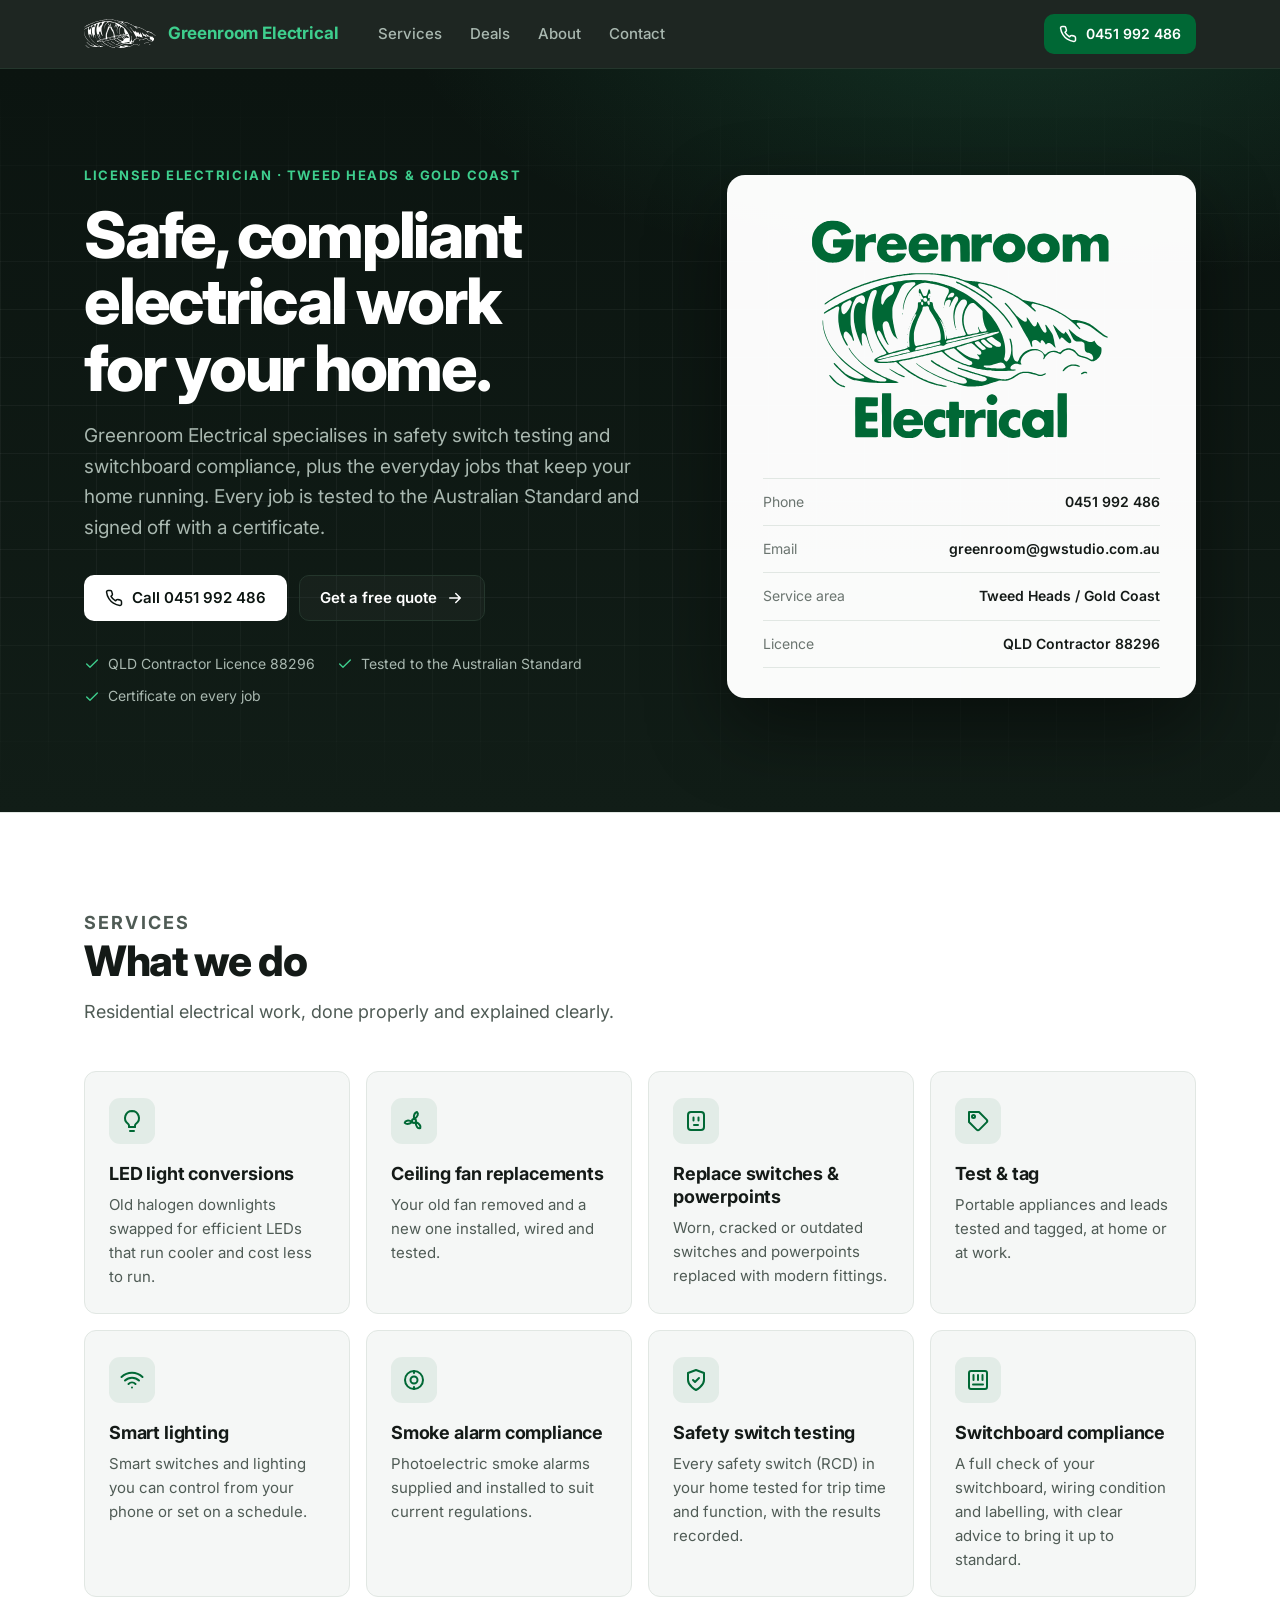
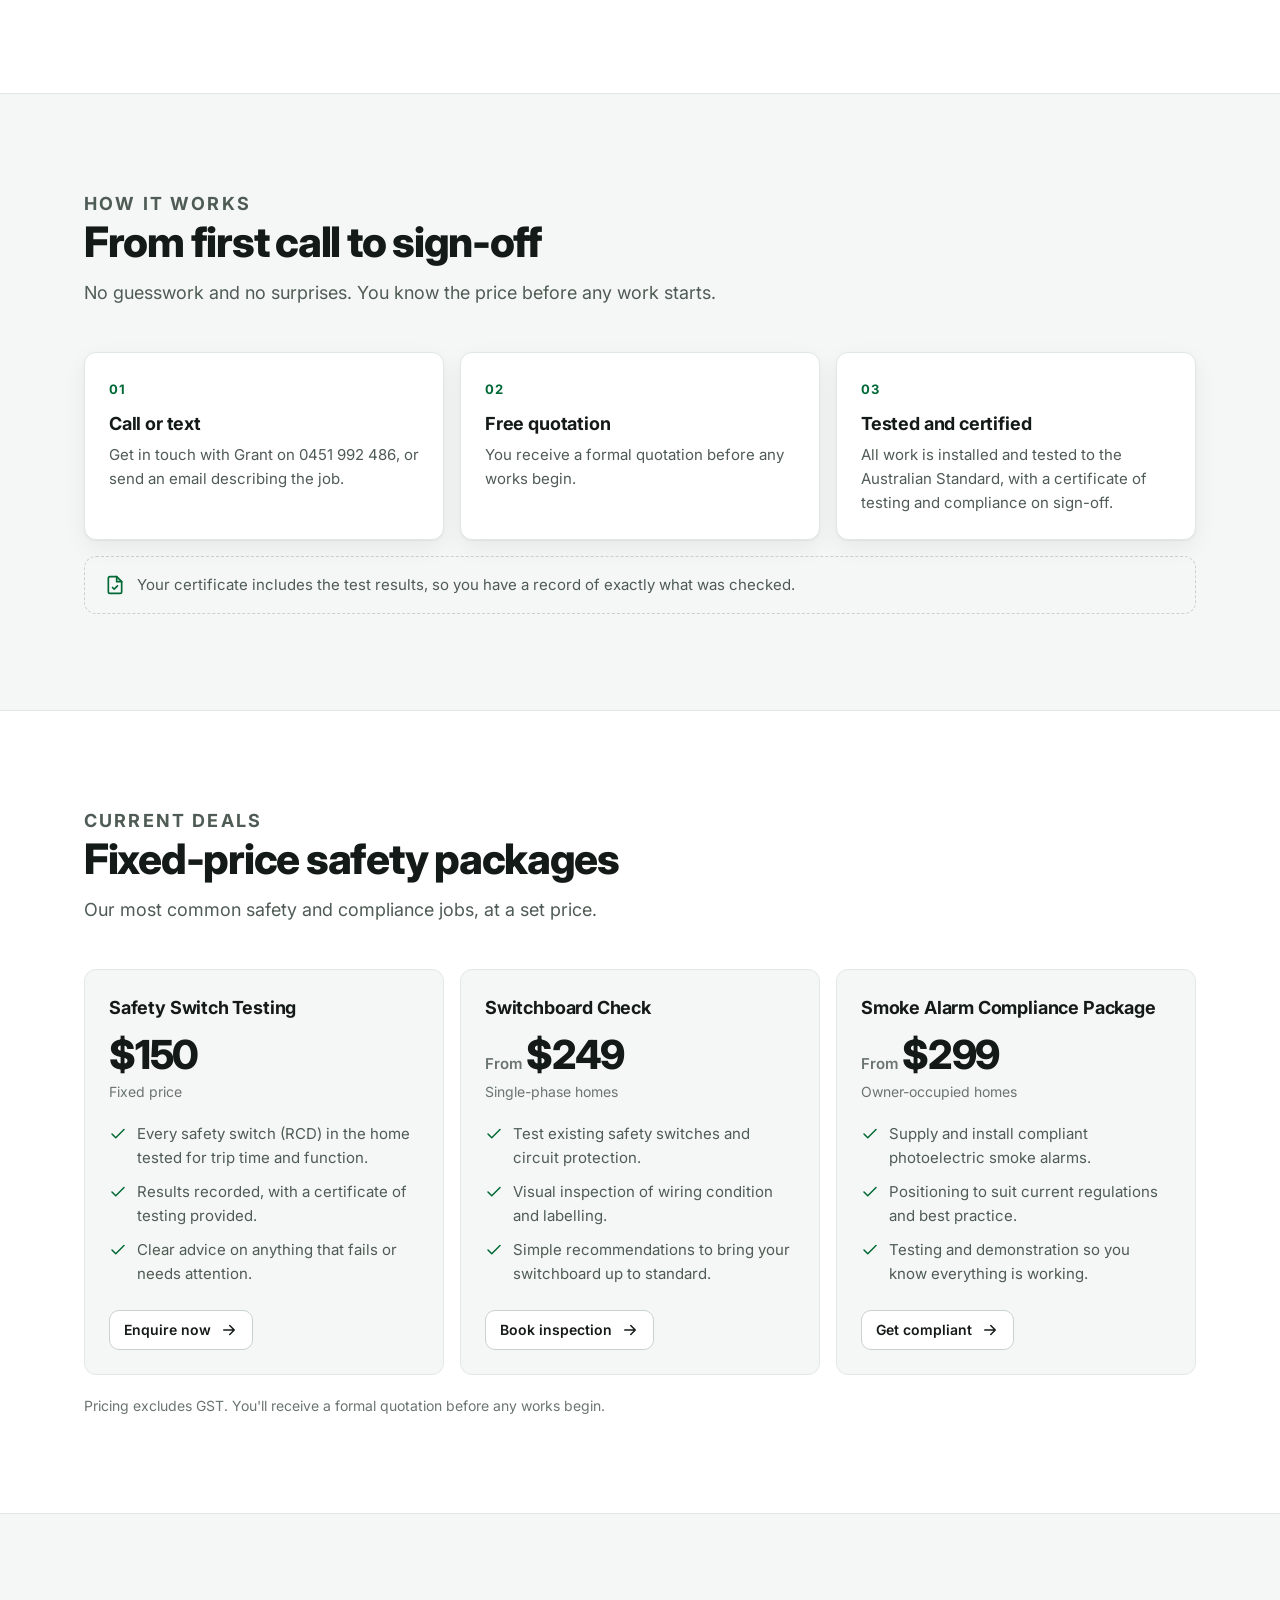
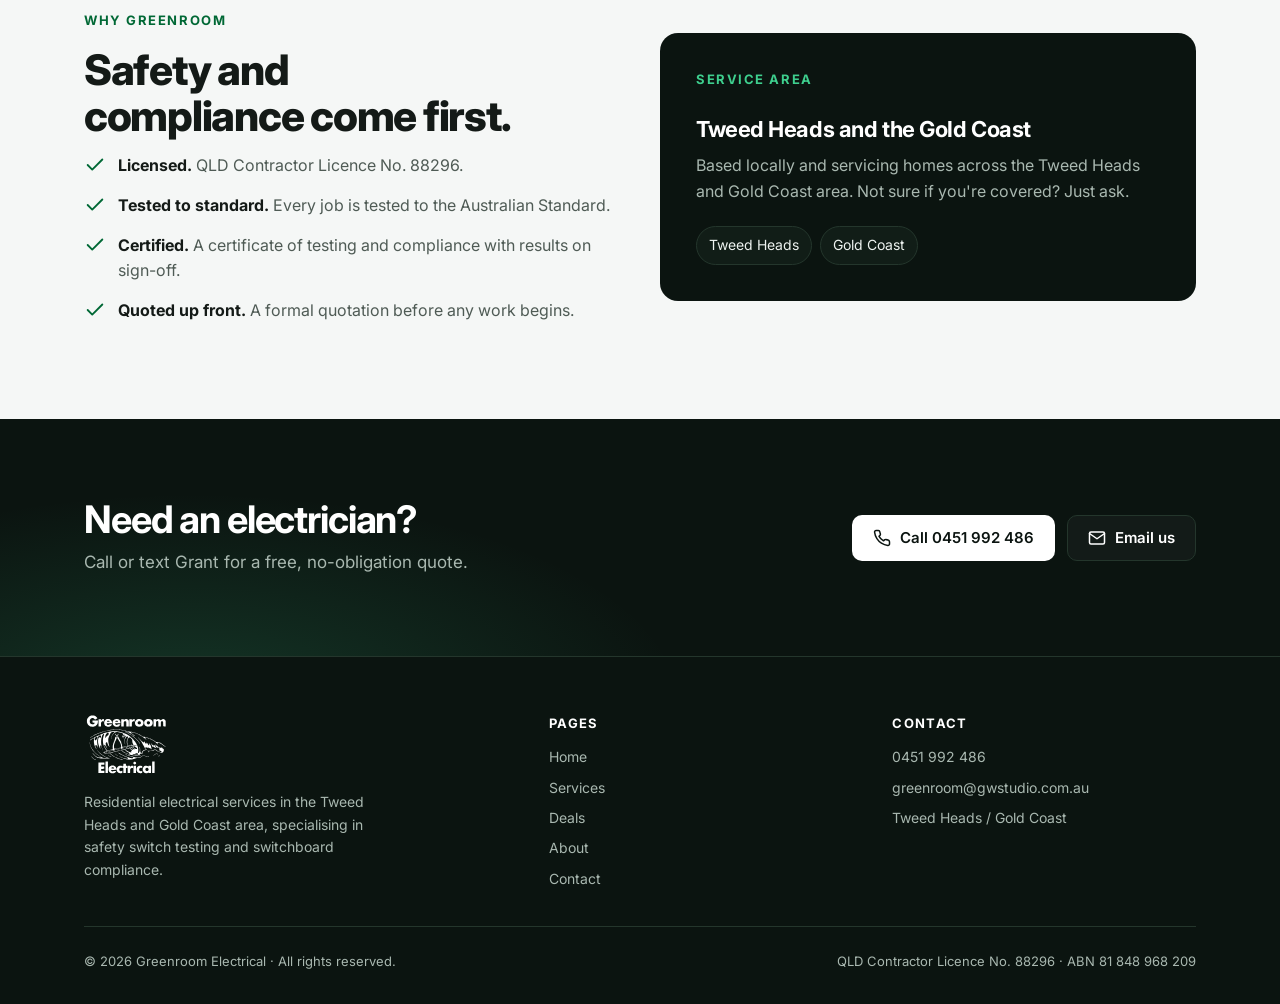
==== commit 2c33fef3: "Services: drop Specialty tags, list the two specialties last Matches the business card order.  Co-Au" ====
--- a/index.html
+++ b/index.html
@@ -76,47 +76,45 @@
                     <p>Residential electrical work, done properly and explained clearly.</p>
                 </div>
                 <div class="grid cols-4">
-                    <article class="card feature">
-                        <span class="tag">Specialty</span>
+                    <article class="card">
+                        <div class="icon"><svg viewBox="0 0 24 24" fill="none" stroke="currentColor" stroke-width="2" stroke-linecap="round" stroke-linejoin="round" aria-hidden="true"><path d="M9 18h6M10 22h4"/><path d="M12 2a7 7 0 0 0-4 12.7c.6.5 1 1.3 1 2.1V18h6v-1.2c0-.8.4-1.6 1-2.1A7 7 0 0 0 12 2z"/></svg></div>
+                        <h3>LED light conversions</h3>
+                        <p>Old halogen downlights swapped for efficient LEDs that run cooler and cost less to run.</p>
+                    </article>
+                    <article class="card">
+                        <div class="icon"><svg viewBox="0 0 24 24" fill="none" stroke="currentColor" stroke-width="2" stroke-linecap="round" stroke-linejoin="round" aria-hidden="true"><circle cx="12" cy="12" r="2"/><path d="M12 10c-.4-3.2.6-6.3 3-7 1.8 1.4 1 4.9-3 7z"/><path d="M12 10c-.4-3.2.6-6.3 3-7 1.8 1.4 1 4.9-3 7z" transform="rotate(120 12 12)"/><path d="M12 10c-.4-3.2.6-6.3 3-7 1.8 1.4 1 4.9-3 7z" transform="rotate(240 12 12)"/></svg></div>
+                        <h3>Ceiling fan replacements</h3>
+                        <p>Your old fan removed and a new one installed, wired and tested.</p>
+                    </article>
+                    <article class="card">
+                        <div class="icon"><svg viewBox="0 0 24 24" fill="none" stroke="currentColor" stroke-width="2" stroke-linecap="round" stroke-linejoin="round" aria-hidden="true"><rect x="4" y="3" width="16" height="18" rx="3"/><path d="M9.5 8.5v3M14.5 8.5v3M10 16h4"/></svg></div>
+                        <h3>Replace switches &amp; powerpoints</h3>
+                        <p>Worn, cracked or outdated switches and powerpoints replaced with modern fittings.</p>
+                    </article>
+                    <article class="card">
+                        <div class="icon"><svg viewBox="0 0 24 24" fill="none" stroke="currentColor" stroke-width="2" stroke-linecap="round" stroke-linejoin="round" aria-hidden="true"><path d="M20.6 13.4 13.4 20.6a2 2 0 0 1-2.8 0L3 13V3h10l7.6 7.6a2 2 0 0 1 0 2.8z"/><circle cx="7.5" cy="7.5" r="1.5"/></svg></div>
+                        <h3>Test &amp; tag</h3>
+                        <p>Portable appliances and leads tested and tagged, at home or at work.</p>
+                    </article>
+                    <article class="card">
+                        <div class="icon"><svg viewBox="0 0 24 24" fill="none" stroke="currentColor" stroke-width="2" stroke-linecap="round" stroke-linejoin="round" aria-hidden="true"><path d="M1.5 9a15 15 0 0 1 21 0M5 12.5a10 10 0 0 1 14 0M8.5 16a5 5 0 0 1 7 0"/><path d="M12 19.5h.01"/></svg></div>
+                        <h3>Smart lighting</h3>
+                        <p>Smart switches and lighting you can control from your phone or set on a schedule.</p>
+                    </article>
+                    <article class="card">
+                        <div class="icon"><svg viewBox="0 0 24 24" fill="none" stroke="currentColor" stroke-width="2" stroke-linecap="round" stroke-linejoin="round" aria-hidden="true"><circle cx="12" cy="12" r="9"/><circle cx="12" cy="12" r="3.5"/><path d="M12 3v2M12 19v2"/></svg></div>
+                        <h3>Smoke alarm compliance</h3>
+                        <p>Photoelectric smoke alarms supplied and installed to suit current regulations.</p>
+                    </article>
+                    <article class="card">
                         <div class="icon"><svg viewBox="0 0 24 24" fill="none" stroke="currentColor" stroke-width="2" stroke-linecap="round" stroke-linejoin="round" aria-hidden="true"><path d="M12 22s8-4 8-10V5l-8-3-8 3v7c0 6 8 10 8 10z"/><path d="m9 12 2 2 4-4"/></svg></div>
                         <h3>Safety switch testing</h3>
                         <p>Every safety switch (RCD) in your home tested for trip time and function, with the results recorded.</p>
                     </article>
-                    <article class="card feature">
-                        <span class="tag">Specialty</span>
+                    <article class="card">
                         <div class="icon"><svg viewBox="0 0 24 24" fill="none" stroke="currentColor" stroke-width="2" stroke-linecap="round" stroke-linejoin="round" aria-hidden="true"><rect x="3" y="3" width="18" height="18" rx="2"/><path d="M7.5 7v5M12 7v5M16.5 7v5M7 16.5h10"/></svg></div>
                         <h3>Switchboard compliance</h3>
                         <p>A full check of your switchboard, wiring condition and labelling, with clear advice to bring it up to standard.</p>
-                    </article>
-                    <article class="card">
-                        <div class="icon"><svg viewBox="0 0 24 24" fill="none" stroke="currentColor" stroke-width="2" stroke-linecap="round" stroke-linejoin="round" aria-hidden="true"><path d="M9 18h6M10 22h4"/><path d="M12 2a7 7 0 0 0-4 12.7c.6.5 1 1.3 1 2.1V18h6v-1.2c0-.8.4-1.6 1-2.1A7 7 0 0 0 12 2z"/></svg></div>
-                        <h3>LED light conversions</h3>
-                        <p>Old halogen downlights swapped for efficient LEDs that run cooler and cost less to run.</p>
-                    </article>
-                    <article class="card">
-                        <div class="icon"><svg viewBox="0 0 24 24" fill="none" stroke="currentColor" stroke-width="2" stroke-linecap="round" stroke-linejoin="round" aria-hidden="true"><circle cx="12" cy="12" r="2"/><path d="M12 10c-.4-3.2.6-6.3 3-7 1.8 1.4 1 4.9-3 7z"/><path d="M12 10c-.4-3.2.6-6.3 3-7 1.8 1.4 1 4.9-3 7z" transform="rotate(120 12 12)"/><path d="M12 10c-.4-3.2.6-6.3 3-7 1.8 1.4 1 4.9-3 7z" transform="rotate(240 12 12)"/></svg></div>
-                        <h3>Ceiling fan replacements</h3>
-                        <p>Your old fan removed and a new one installed, wired and tested.</p>
-                    </article>
-                    <article class="card">
-                        <div class="icon"><svg viewBox="0 0 24 24" fill="none" stroke="currentColor" stroke-width="2" stroke-linecap="round" stroke-linejoin="round" aria-hidden="true"><rect x="4" y="3" width="16" height="18" rx="3"/><path d="M9.5 8.5v3M14.5 8.5v3M10 16h4"/></svg></div>
-                        <h3>Replace switches &amp; powerpoints</h3>
-                        <p>Worn, cracked or outdated switches and powerpoints replaced with modern fittings.</p>
-                    </article>
-                    <article class="card">
-                        <div class="icon"><svg viewBox="0 0 24 24" fill="none" stroke="currentColor" stroke-width="2" stroke-linecap="round" stroke-linejoin="round" aria-hidden="true"><path d="M20.6 13.4 13.4 20.6a2 2 0 0 1-2.8 0L3 13V3h10l7.6 7.6a2 2 0 0 1 0 2.8z"/><circle cx="7.5" cy="7.5" r="1.5"/></svg></div>
-                        <h3>Test &amp; tag</h3>
-                        <p>Portable appliances and leads tested and tagged, at home or at work.</p>
-                    </article>
-                    <article class="card">
-                        <div class="icon"><svg viewBox="0 0 24 24" fill="none" stroke="currentColor" stroke-width="2" stroke-linecap="round" stroke-linejoin="round" aria-hidden="true"><path d="M1.5 9a15 15 0 0 1 21 0M5 12.5a10 10 0 0 1 14 0M8.5 16a5 5 0 0 1 7 0"/><path d="M12 19.5h.01"/></svg></div>
-                        <h3>Smart lighting</h3>
-                        <p>Smart switches and lighting you can control from your phone or set on a schedule.</p>
-                    </article>
-                    <article class="card">
-                        <div class="icon"><svg viewBox="0 0 24 24" fill="none" stroke="currentColor" stroke-width="2" stroke-linecap="round" stroke-linejoin="round" aria-hidden="true"><circle cx="12" cy="12" r="9"/><circle cx="12" cy="12" r="3.5"/><path d="M12 3v2M12 19v2"/></svg></div>
-                        <h3>Smoke alarm compliance</h3>
-                        <p>Photoelectric smoke alarms supplied and installed to suit current regulations.</p>
                     </article>
                 </div>
             </div>
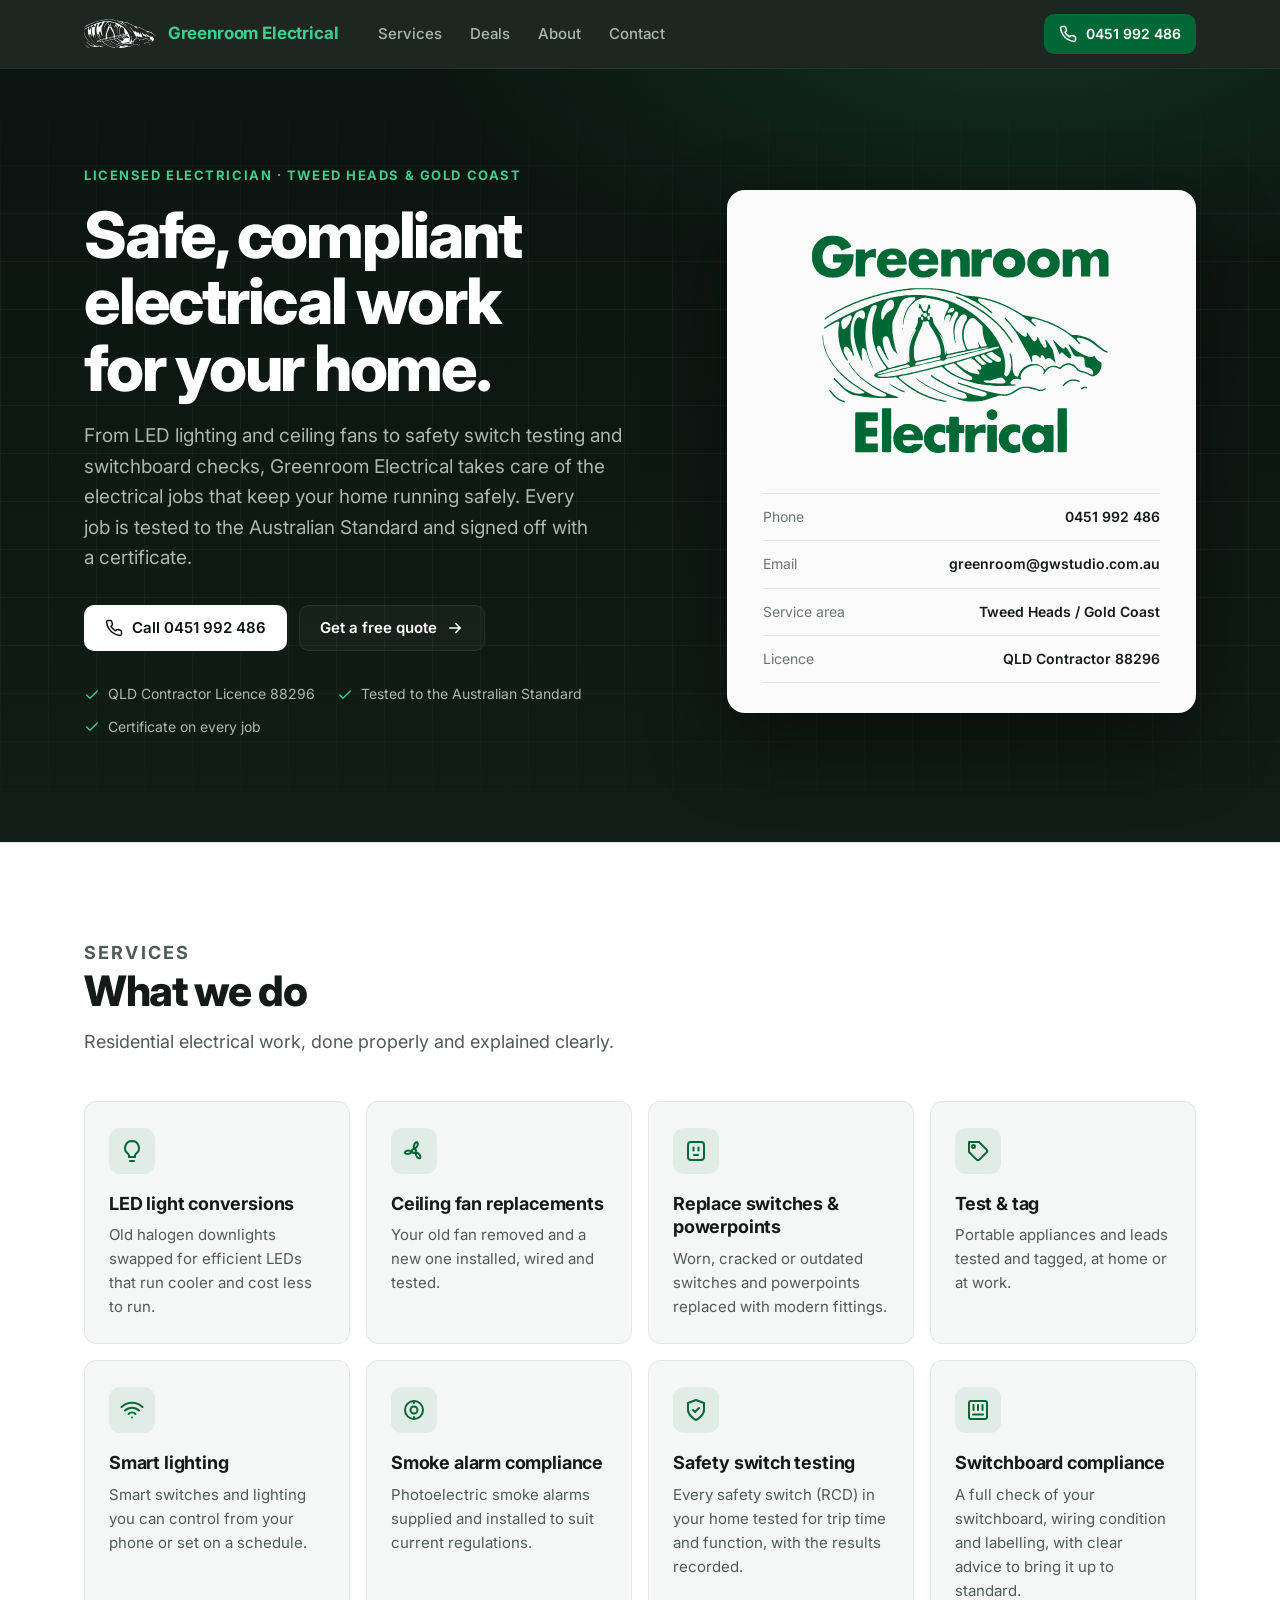
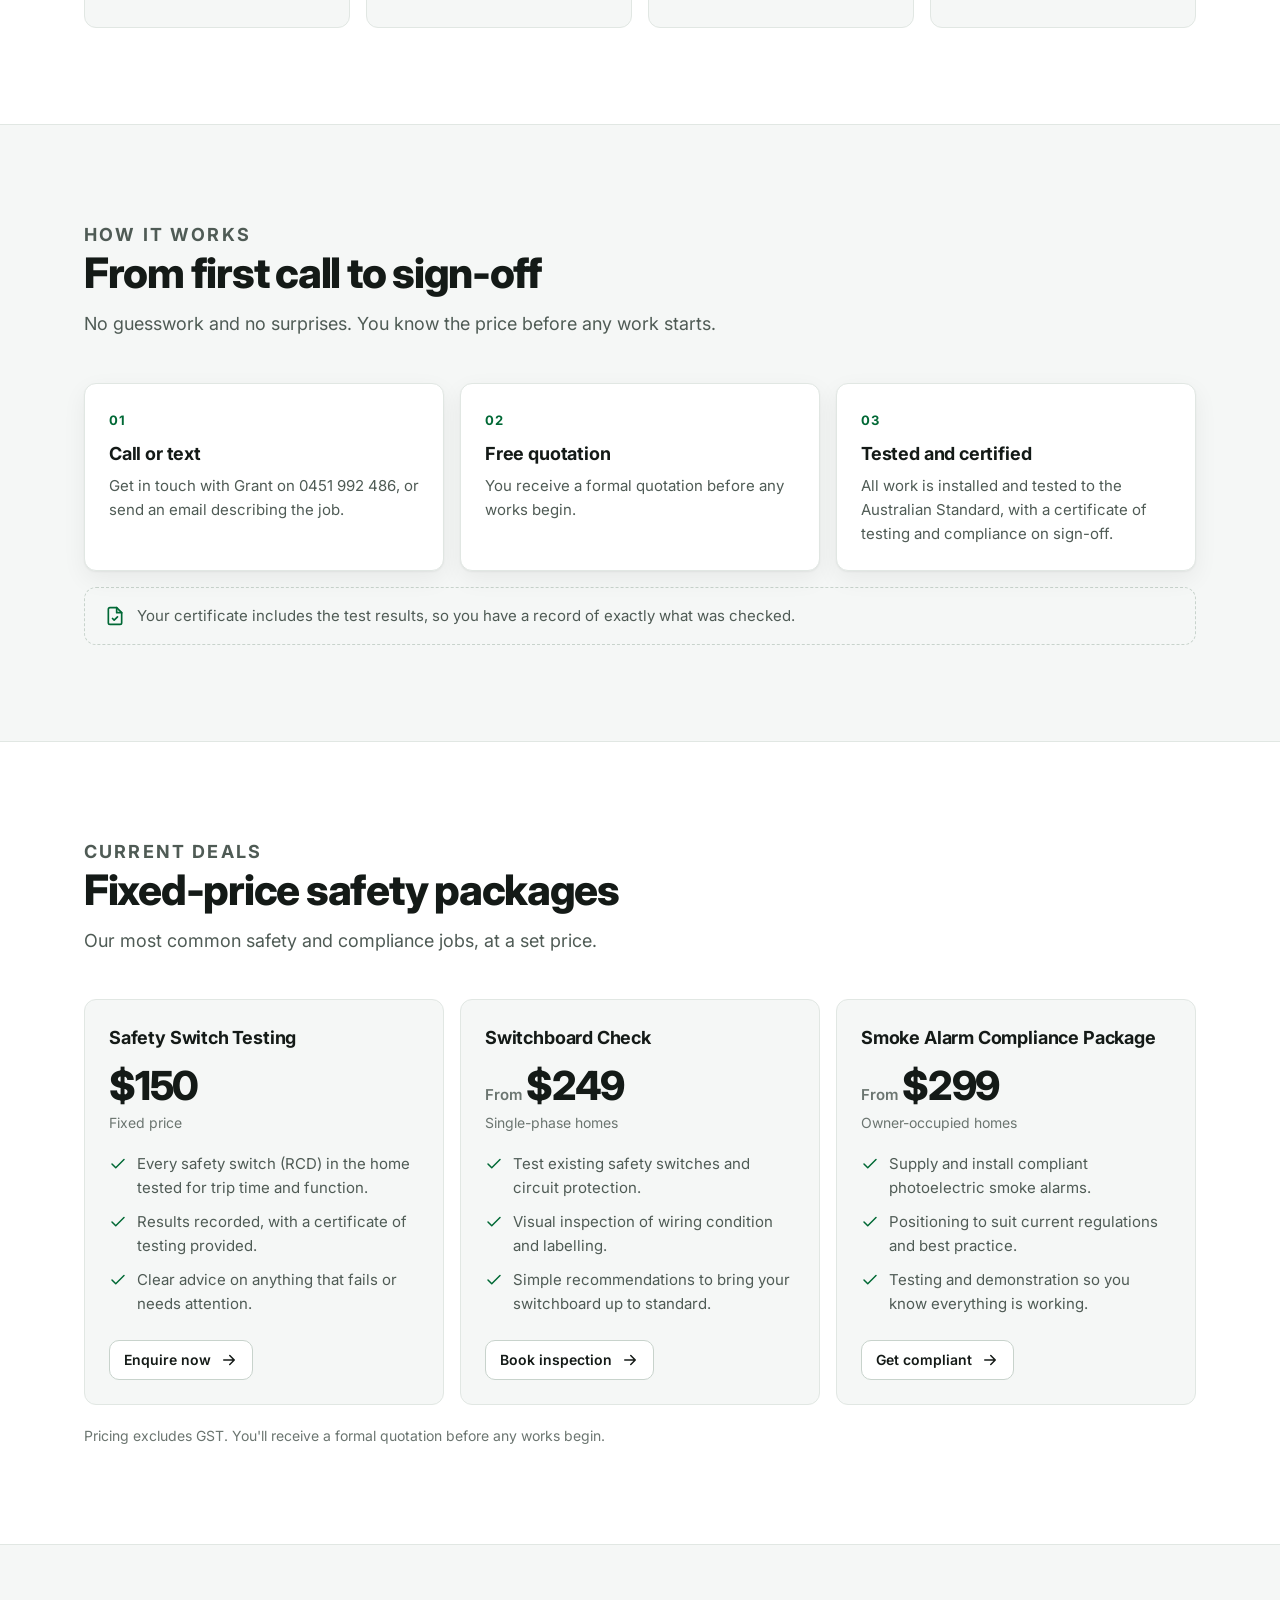
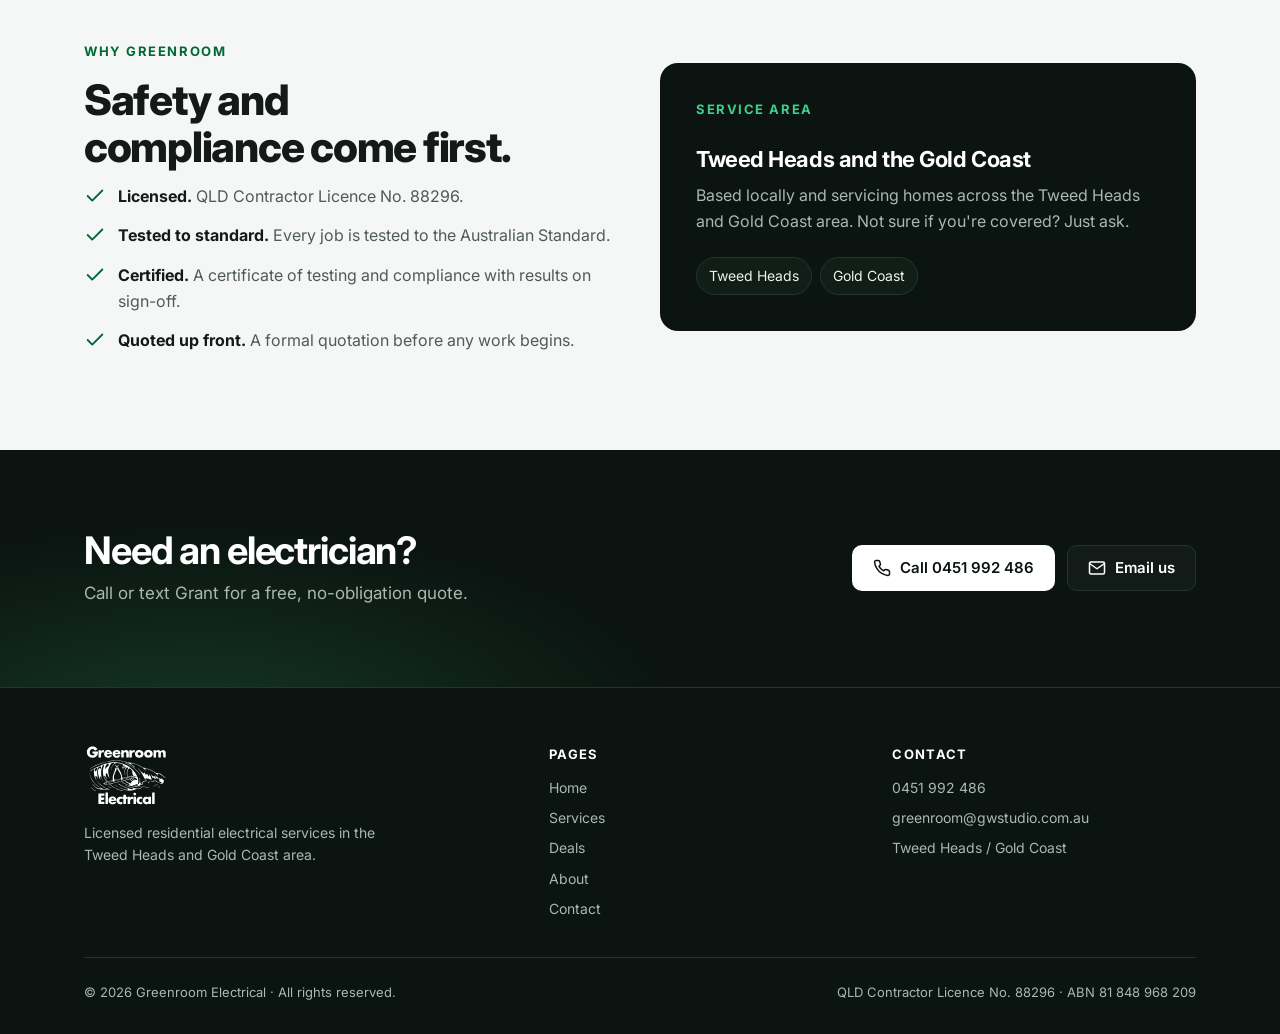
==== commit 9120bcbb: "Remove 'specialises in' wording from hero, footer and About Co-Authored-By: Claude Opus 5.5 <noreply" ====
--- a/index.html
+++ b/index.html
@@ -45,7 +45,7 @@
                 <div>
                     <p class="eyebrow">Licensed electrician · Tweed Heads &amp; Gold Coast</p>
                     <h1>Safe, compliant electrical work for your home.</h1>
-                    <p class="lead">Greenroom Electrical specialises in safety switch testing and switchboard compliance, plus the everyday jobs that keep your home running. Every job is tested to the Australian Standard and signed off with a certificate.</p>
+                    <p class="lead">From LED lighting and ceiling fans to safety switch testing and switchboard checks, Greenroom Electrical takes care of the electrical jobs that keep your home running safely. Every job is tested to the Australian Standard and signed off with a certificate.</p>
                     <div class="actions">
                         <a class="btn light" href="tel:0451992486"><svg viewBox="0 0 24 24" fill="none" stroke="currentColor" stroke-width="2" stroke-linecap="round" stroke-linejoin="round" aria-hidden="true"><path d="M22 16.9v3a2 2 0 0 1-2.2 2 19.8 19.8 0 0 1-8.6-3.1 19.5 19.5 0 0 1-6-6A19.8 19.8 0 0 1 2.1 4.2 2 2 0 0 1 4.1 2h3a2 2 0 0 1 2 1.7c.1.9.4 1.8.7 2.7a2 2 0 0 1-.5 2.1L8 9.8a16 16 0 0 0 6 6l1.3-1.3a2 2 0 0 1 2.1-.4c.9.3 1.8.6 2.7.7a2 2 0 0 1 1.7 2z"/></svg>Call 0451 992 486</a>
                         <a class="btn outline-dark" href="Contact.html">Get a free quote<svg viewBox="0 0 24 24" fill="none" stroke="currentColor" stroke-width="2" stroke-linecap="round" stroke-linejoin="round" aria-hidden="true"><path d="M5 12h14M13 6l6 6-6 6"/></svg></a>
@@ -237,7 +237,7 @@
             <div class="footer-top">
                 <div>
                     <img src="images/logo-white.svg" alt="Greenroom Electrical" width="84" height="64" />
-                    <p>Residential electrical services in the Tweed Heads and Gold Coast area, specialising in safety switch testing and switchboard compliance.</p>
+                    <p>Licensed residential electrical services in the Tweed Heads and Gold Coast area.</p>
                 </div>
                 <div>
                     <h4>Pages</h4>
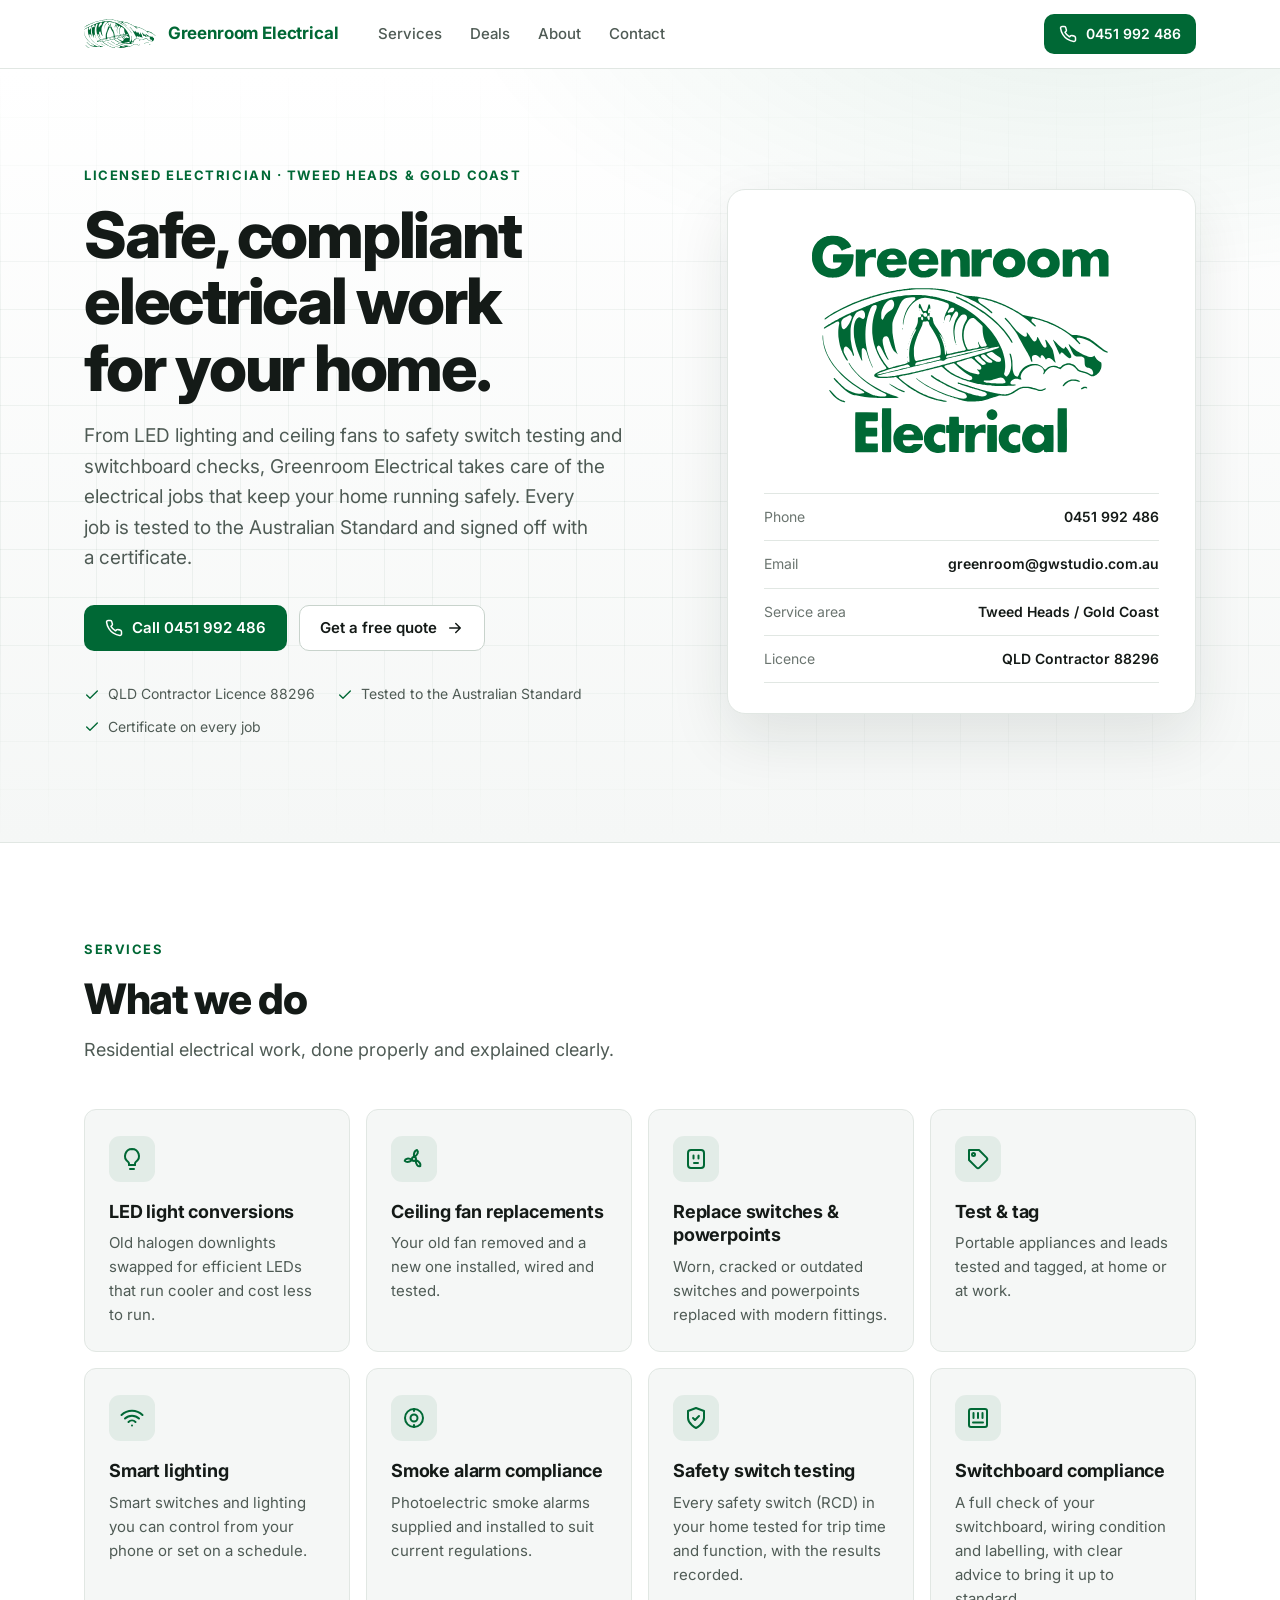
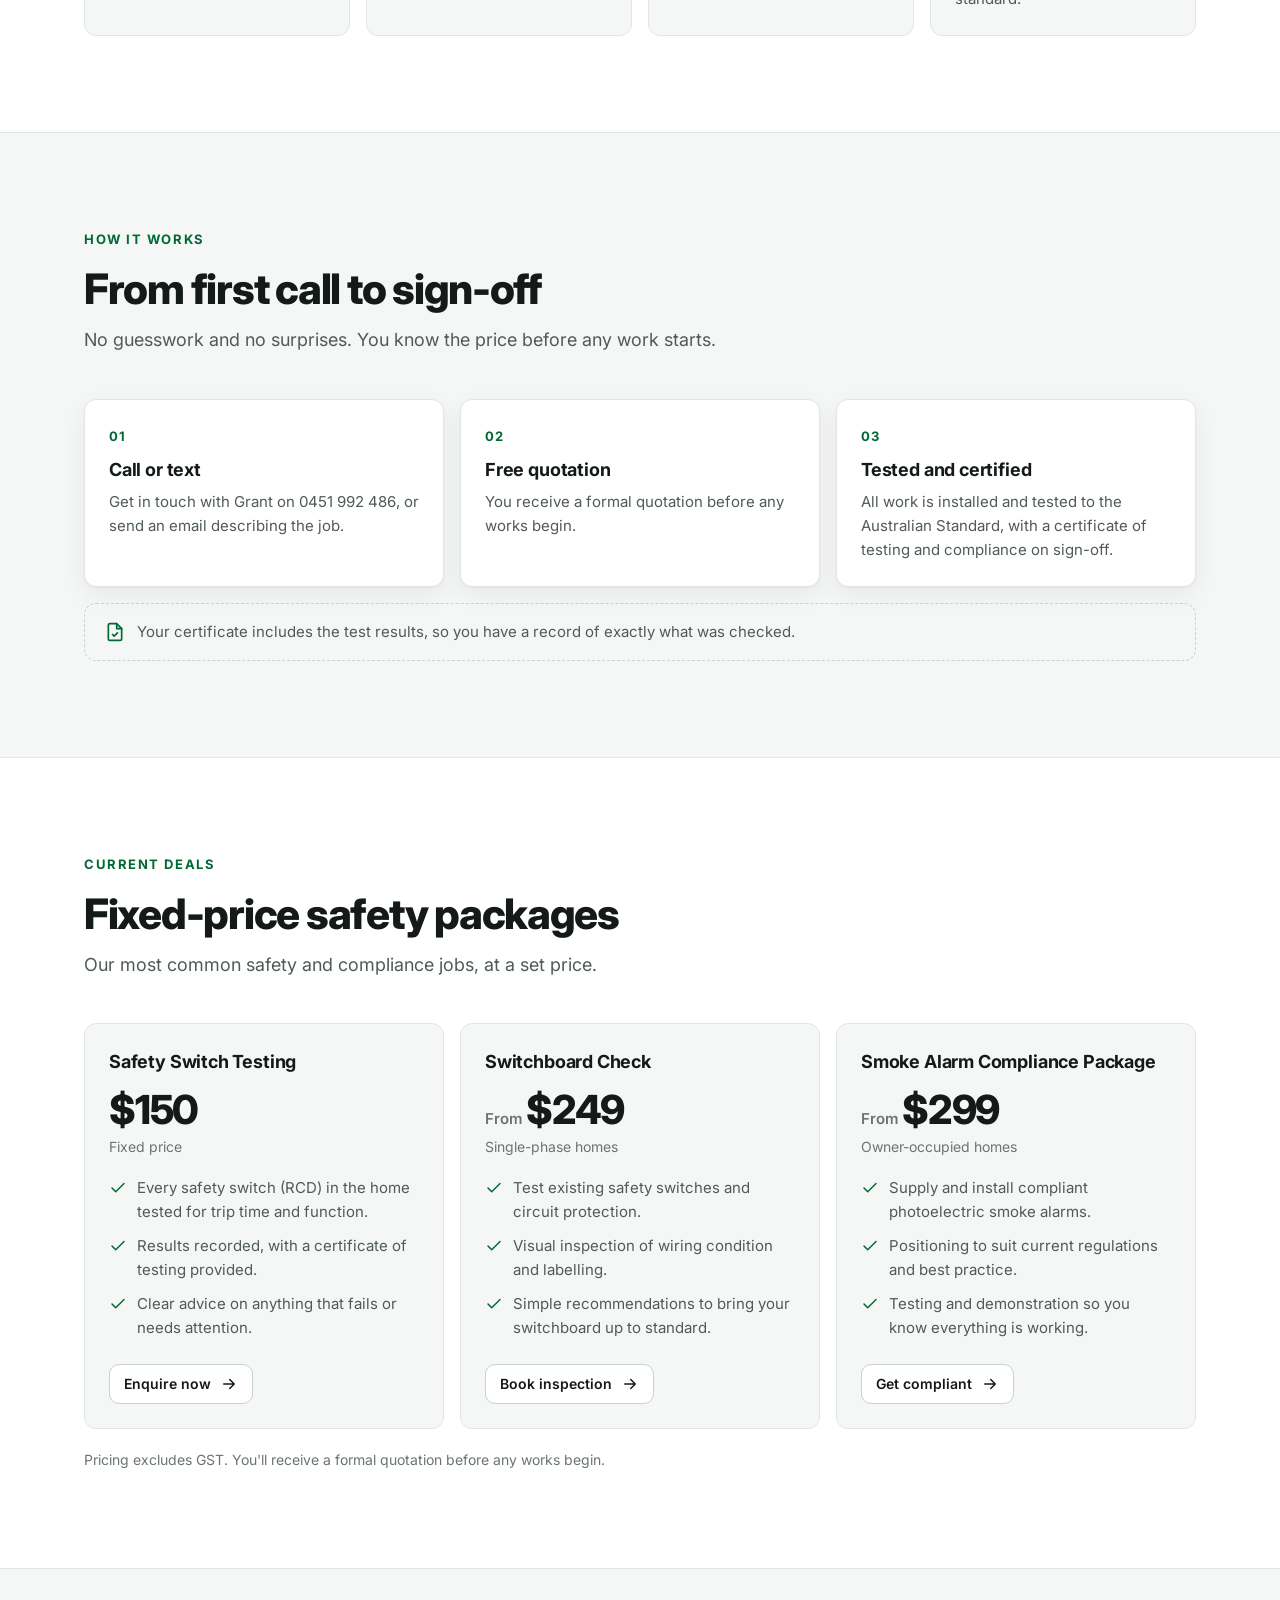
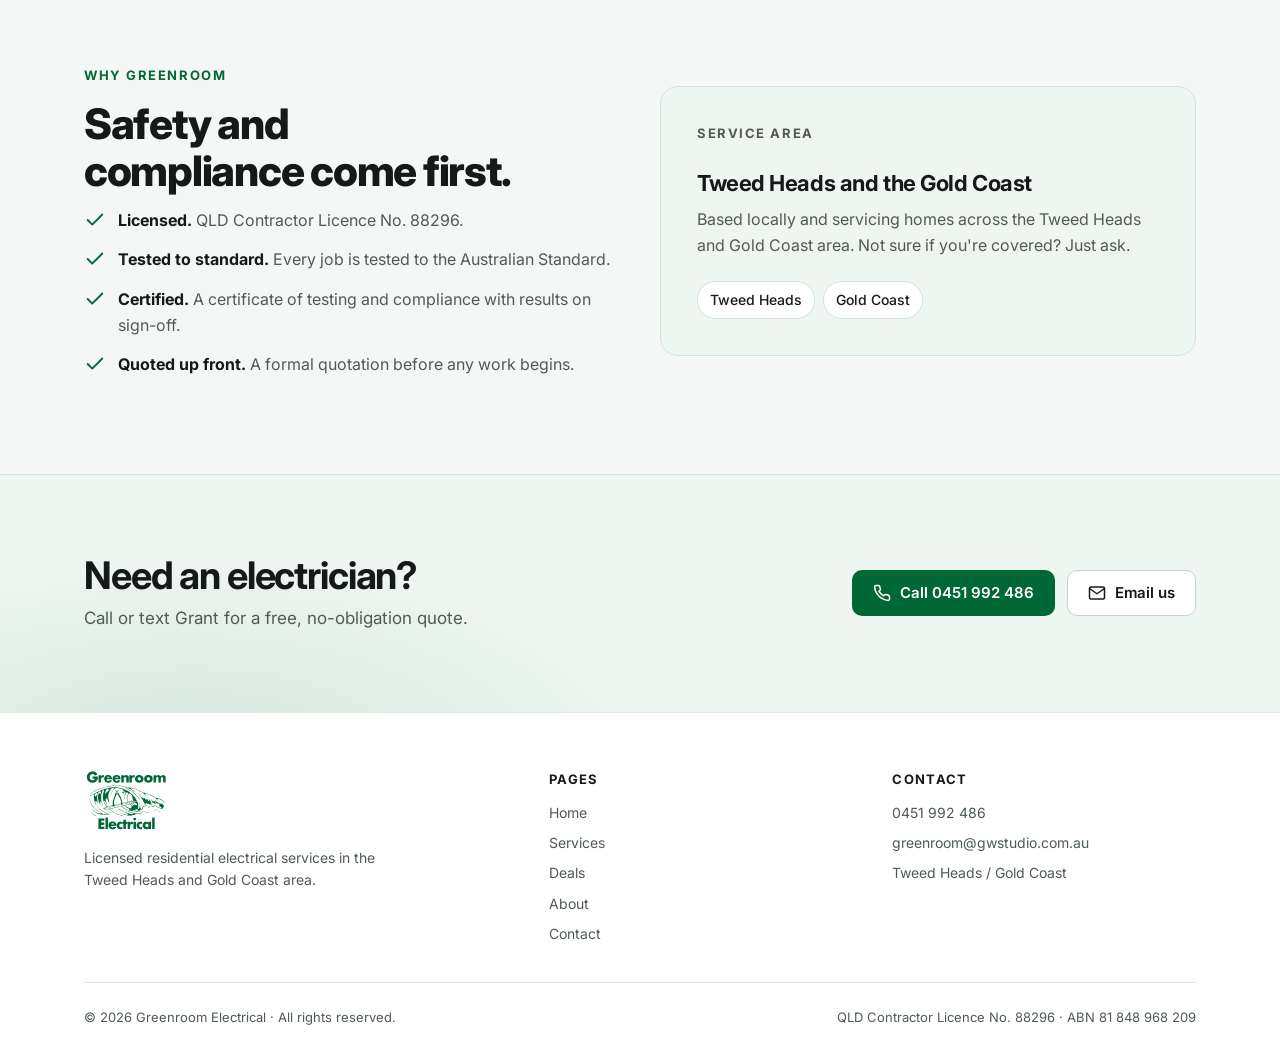
==== commit c589979e: "Switch site to a white theme Replace the dark hero, top bar, page headers, CTA band and footer with " ====
--- a/index.html
+++ b/index.html
@@ -6,7 +6,7 @@
     <title>Greenroom Electrical · Licensed electrician, Tweed Heads & Gold Coast</title>
     <meta name="description" content="Licensed residential electrician in Tweed Heads and the Gold Coast. Safety switch testing, switchboard compliance, LED lighting, fans, powerpoints, test and tag and smart lighting." />
     <link rel="canonical" href="https://greenroomelectrical.gwstudio.com.au/" />
-    <meta name="theme-color" content="#0b1410" />
+    <meta name="theme-color" content="#ffffff" />
     <meta property="og:type" content="website" />
     <meta property="og:site_name" content="Greenroom Electrical" />
     <meta property="og:title" content="Greenroom Electrical · Licensed electrician, Tweed Heads & Gold Coast" />
@@ -24,7 +24,7 @@
     <header class="topbar">
         <div class="wrap">
             <a class="brand" href="./" aria-label="Greenroom Electrical home">
-                <img src="images/mark-white.svg" alt="" width="72" height="30" />
+                <img src="images/mark-green.svg" alt="" width="72" height="30" />
                 <span class="brand-name">Greenroom <span>Electrical</span></span>
             </a>
             <nav class="site-nav" id="siteNav" aria-label="Site">
@@ -47,8 +47,8 @@
                     <h1>Safe, compliant electrical work for your home.</h1>
                     <p class="lead">From LED lighting and ceiling fans to safety switch testing and switchboard checks, Greenroom Electrical takes care of the electrical jobs that keep your home running safely. Every job is tested to the Australian Standard and signed off with a certificate.</p>
                     <div class="actions">
-                        <a class="btn light" href="tel:0451992486"><svg viewBox="0 0 24 24" fill="none" stroke="currentColor" stroke-width="2" stroke-linecap="round" stroke-linejoin="round" aria-hidden="true"><path d="M22 16.9v3a2 2 0 0 1-2.2 2 19.8 19.8 0 0 1-8.6-3.1 19.5 19.5 0 0 1-6-6A19.8 19.8 0 0 1 2.1 4.2 2 2 0 0 1 4.1 2h3a2 2 0 0 1 2 1.7c.1.9.4 1.8.7 2.7a2 2 0 0 1-.5 2.1L8 9.8a16 16 0 0 0 6 6l1.3-1.3a2 2 0 0 1 2.1-.4c.9.3 1.8.6 2.7.7a2 2 0 0 1 1.7 2z"/></svg>Call 0451 992 486</a>
-                        <a class="btn outline-dark" href="Contact.html">Get a free quote<svg viewBox="0 0 24 24" fill="none" stroke="currentColor" stroke-width="2" stroke-linecap="round" stroke-linejoin="round" aria-hidden="true"><path d="M5 12h14M13 6l6 6-6 6"/></svg></a>
+                        <a class="btn primary" href="tel:0451992486"><svg viewBox="0 0 24 24" fill="none" stroke="currentColor" stroke-width="2" stroke-linecap="round" stroke-linejoin="round" aria-hidden="true"><path d="M22 16.9v3a2 2 0 0 1-2.2 2 19.8 19.8 0 0 1-8.6-3.1 19.5 19.5 0 0 1-6-6A19.8 19.8 0 0 1 2.1 4.2 2 2 0 0 1 4.1 2h3a2 2 0 0 1 2 1.7c.1.9.4 1.8.7 2.7a2 2 0 0 1-.5 2.1L8 9.8a16 16 0 0 0 6 6l1.3-1.3a2 2 0 0 1 2.1-.4c.9.3 1.8.6 2.7.7a2 2 0 0 1 1.7 2z"/></svg>Call 0451 992 486</a>
+                        <a class="btn outline" href="Contact.html">Get a free quote<svg viewBox="0 0 24 24" fill="none" stroke="currentColor" stroke-width="2" stroke-linecap="round" stroke-linejoin="round" aria-hidden="true"><path d="M5 12h14M13 6l6 6-6 6"/></svg></a>
                     </div>
                     <ul class="ticks">
                         <li><svg viewBox="0 0 24 24" fill="none" stroke="currentColor" stroke-width="2" stroke-linecap="round" stroke-linejoin="round" aria-hidden="true"><path d="M20 6 9 17l-5-5"/></svg>QLD Contractor Licence 88296</li>
@@ -225,8 +225,8 @@
                     <p>Call or text Grant for a free, no-obligation quote.</p>
                 </div>
                 <div class="actions">
-                    <a class="btn light" href="tel:0451992486"><svg viewBox="0 0 24 24" fill="none" stroke="currentColor" stroke-width="2" stroke-linecap="round" stroke-linejoin="round" aria-hidden="true"><path d="M22 16.9v3a2 2 0 0 1-2.2 2 19.8 19.8 0 0 1-8.6-3.1 19.5 19.5 0 0 1-6-6A19.8 19.8 0 0 1 2.1 4.2 2 2 0 0 1 4.1 2h3a2 2 0 0 1 2 1.7c.1.9.4 1.8.7 2.7a2 2 0 0 1-.5 2.1L8 9.8a16 16 0 0 0 6 6l1.3-1.3a2 2 0 0 1 2.1-.4c.9.3 1.8.6 2.7.7a2 2 0 0 1 1.7 2z"/></svg>Call 0451 992 486</a>
-                    <a class="btn outline-dark" href="mailto:greenroom@gwstudio.com.au"><svg viewBox="0 0 24 24" fill="none" stroke="currentColor" stroke-width="2" stroke-linecap="round" stroke-linejoin="round" aria-hidden="true"><rect x="2" y="4" width="20" height="16" rx="2"/><path d="m22 6-10 7L2 6"/></svg>Email us</a>
+                    <a class="btn primary" href="tel:0451992486"><svg viewBox="0 0 24 24" fill="none" stroke="currentColor" stroke-width="2" stroke-linecap="round" stroke-linejoin="round" aria-hidden="true"><path d="M22 16.9v3a2 2 0 0 1-2.2 2 19.8 19.8 0 0 1-8.6-3.1 19.5 19.5 0 0 1-6-6A19.8 19.8 0 0 1 2.1 4.2 2 2 0 0 1 4.1 2h3a2 2 0 0 1 2 1.7c.1.9.4 1.8.7 2.7a2 2 0 0 1-.5 2.1L8 9.8a16 16 0 0 0 6 6l1.3-1.3a2 2 0 0 1 2.1-.4c.9.3 1.8.6 2.7.7a2 2 0 0 1 1.7 2z"/></svg>Call 0451 992 486</a>
+                    <a class="btn outline" href="mailto:greenroom@gwstudio.com.au"><svg viewBox="0 0 24 24" fill="none" stroke="currentColor" stroke-width="2" stroke-linecap="round" stroke-linejoin="round" aria-hidden="true"><rect x="2" y="4" width="20" height="16" rx="2"/><path d="m22 6-10 7L2 6"/></svg>Email us</a>
                 </div>
             </div>
         </section>
@@ -236,7 +236,7 @@
         <div class="wrap">
             <div class="footer-top">
                 <div>
-                    <img src="images/logo-white.svg" alt="Greenroom Electrical" width="84" height="64" />
+                    <img src="images/logo-green.svg" alt="Greenroom Electrical" width="84" height="64" />
                     <p>Licensed residential electrical services in the Tweed Heads and Gold Coast area.</p>
                 </div>
                 <div>
--- a/Styles.css
+++ b/Styles.css
@@ -58,10 +58,10 @@
     position: sticky;
     top: 0;
     z-index: 30;
-    background: color-mix(in srgb, var(--ink) 92%, transparent);
+    background: rgba(255, 255, 255, 0.94);
     backdrop-filter: blur(10px);
     -webkit-backdrop-filter: blur(10px);
-    border-bottom: 1px solid var(--ink-border);
+    border-bottom: 1px solid var(--border);
 }
 
 .topbar .wrap {
@@ -75,7 +75,7 @@
     display: flex;
     align-items: center;
     gap: 12px;
-    color: #fff;
+    color: var(--text);
     text-decoration: none;
     font-weight: 700;
     font-size: 17px;
@@ -83,23 +83,23 @@
     white-space: nowrap;
 }
 
-.brand:hover { color: #fff; }
+.brand:hover { color: var(--text); }
 .brand img { height: 30px; width: auto; }
-.brand span { color: var(--green-bright); }
+.brand span { color: var(--green); }
 
 .site-nav { display: flex; gap: 4px; }
 
 .site-nav a {
     padding: 8px 12px;
     border-radius: 8px;
-    color: var(--on-dark-dim);
+    color: var(--text-dim);
     text-decoration: none;
     font-size: 15px;
     font-weight: 500;
 }
 
-.site-nav a:hover { color: #fff; background: var(--ink-3); }
-.site-nav a[aria-current="page"] { color: #fff; }
+.site-nav a:hover { color: var(--text); background: var(--bg); }
+.site-nav a[aria-current="page"] { color: var(--green); font-weight: 600; }
 
 .topbar .spacer { flex: 1; }
 
@@ -108,9 +108,9 @@
     width: 42px;
     height: 42px;
     border-radius: 8px;
-    border: 1px solid var(--ink-border);
+    border: 1px solid var(--border-strong);
     background: transparent;
-    color: #fff;
+    color: var(--text);
     cursor: pointer;
     align-items: center;
     justify-content: center;
@@ -161,9 +161,9 @@
     position: relative;
     overflow: hidden;
     background:
-        radial-gradient(900px 420px at 80% -10%, rgba(62, 207, 142, 0.16), transparent 70%),
-        linear-gradient(var(--ink), var(--ink-2));
-    color: var(--on-dark);
+        radial-gradient(900px 420px at 85% -10%, rgba(0, 104, 53, 0.09), transparent 70%),
+        linear-gradient(#ffffff, var(--bg));
+    color: var(--text);
     padding: 96px 0 104px;
 }
 
@@ -172,8 +172,8 @@
     position: absolute;
     inset: 0;
     background-image:
-        linear-gradient(rgba(255, 255, 255, 0.045) 1px, transparent 1px),
-        linear-gradient(90deg, rgba(255, 255, 255, 0.045) 1px, transparent 1px);
+        linear-gradient(rgba(0, 60, 30, 0.05) 1px, transparent 1px),
+        linear-gradient(90deg, rgba(0, 60, 30, 0.05) 1px, transparent 1px);
     background-size: 48px 48px;
     mask-image: linear-gradient(180deg, transparent, #000 30%, #000 70%, transparent);
     -webkit-mask-image: linear-gradient(180deg, transparent, #000 30%, #000 70%, transparent);
@@ -197,7 +197,7 @@
     color: var(--green);
 }
 
-.hero .eyebrow, .dark .eyebrow { color: var(--green-bright); }
+
 
 .hero h1 {
     margin: 0 0 20px;
@@ -205,7 +205,7 @@
     line-height: 1.04;
     letter-spacing: -0.035em;
     font-weight: 800;
-    color: #fff;
+    color: var(--text);
     text-wrap: balance;
 }
 
@@ -213,7 +213,7 @@
     margin: 0 0 32px;
     max-width: 560px;
     font-size: 19px;
-    color: var(--on-dark-dim);
+    color: var(--text-dim);
     text-wrap: pretty;
 }
 
@@ -227,17 +227,18 @@
     padding: 0;
     list-style: none;
     font-size: 14px;
-    color: var(--on-dark-dim);
+    color: var(--text-dim);
 }
 
 .ticks li { display: flex; align-items: center; gap: 8px; }
-.ticks svg { width: 16px; height: 16px; color: var(--green-bright); }
+.ticks svg { width: 16px; height: 16px; color: var(--green); }
 
 .hero-card {
-    background: rgba(255, 255, 255, 0.98);
+    background: #ffffff;
+    border: 1px solid var(--border);
     border-radius: 18px;
     padding: 36px 36px 30px;
-    box-shadow: 0 30px 80px rgba(0, 0, 0, 0.45);
+    box-shadow: 0 24px 60px rgba(16, 40, 28, 0.10);
     color: var(--text);
 }
 
@@ -377,38 +378,43 @@
 .checklist svg { width: 22px; height: 22px; color: var(--green); flex-shrink: 0; margin-top: 1px; }
 
 .area-panel {
-    background: var(--ink);
-    color: var(--on-dark);
+    background: #eef6f1;
+    border: 1px solid #d3e5da;
+    color: var(--text);
     border-radius: 18px;
     padding: 36px;
 }
 
-.area-panel h3 { margin: 0 0 6px; font-size: 22px; color: #fff; letter-spacing: -0.02em; }
-.area-panel p { margin: 0 0 22px; color: var(--on-dark-dim); }
+.area-panel h3 { margin: 0 0 6px; font-size: 22px; color: var(--text); letter-spacing: -0.02em; }
+.area-panel p { margin: 0 0 22px; color: var(--text-dim); }
 .area-list { display: flex; flex-wrap: wrap; gap: 8px; margin: 0; padding: 0; list-style: none; }
-.area-list li { padding: 7px 12px; border: 1px solid var(--ink-border); border-radius: 999px; font-size: 14px; color: var(--on-dark); background: var(--ink-2); }
+.area-list li { padding: 7px 12px; border: 1px solid #d3e5da; border-radius: 999px; font-size: 14px; font-weight: 500; color: var(--text); background: #ffffff; }
 
 /* ---------- CTA band ---------- */
 
 .cta {
     padding: 80px 0;
     background:
-        radial-gradient(700px 300px at 15% 120%, rgba(62, 207, 142, 0.18), transparent 70%),
-        var(--ink);
-    color: var(--on-dark);
+        radial-gradient(700px 300px at 15% 120%, rgba(0, 104, 53, 0.10), transparent 70%),
+        #eef6f1;
+    border-top: 1px solid #d3e5da;
+    color: var(--text);
 }
 
 .cta .wrap { display: flex; align-items: center; justify-content: space-between; gap: 32px; flex-wrap: wrap; }
-.cta h2 { margin: 0 0 8px; font-size: clamp(28px, 3.6vw, 38px); letter-spacing: -0.03em; line-height: 1.1; color: #fff; }
-.cta p { margin: 0; color: var(--on-dark-dim); font-size: 17px; }
+.cta h2 { margin: 0 0 8px; font-size: clamp(28px, 3.6vw, 38px); letter-spacing: -0.03em; line-height: 1.1; color: var(--text); }
+.cta p { margin: 0; color: var(--text-dim); font-size: 17px; }
 
 /* ---------- Page header (inner pages) ---------- */
 
 .page-head {
     position: relative;
     overflow: hidden;
-    background: linear-gradient(var(--ink), var(--ink-2));
-    color: var(--on-dark);
+    background:
+        radial-gradient(800px 360px at 90% -20%, rgba(0, 104, 53, 0.09), transparent 70%),
+        linear-gradient(#ffffff, var(--bg));
+    border-bottom: 1px solid var(--border);
+    color: var(--text);
     padding: 72px 0 64px;
 }
 
@@ -417,8 +423,8 @@
     position: absolute;
     inset: 0;
     background-image:
-        linear-gradient(rgba(255, 255, 255, 0.04) 1px, transparent 1px),
-        linear-gradient(90deg, rgba(255, 255, 255, 0.04) 1px, transparent 1px);
+        linear-gradient(rgba(0, 60, 30, 0.05) 1px, transparent 1px),
+        linear-gradient(90deg, rgba(0, 60, 30, 0.05) 1px, transparent 1px);
     background-size: 48px 48px;
     mask-image: linear-gradient(90deg, transparent, #000 60%);
     -webkit-mask-image: linear-gradient(90deg, transparent, #000 60%);
@@ -426,9 +432,9 @@
 }
 
 .page-head .wrap { position: relative; }
-.page-head .eyebrow { color: var(--green-bright); }
-.page-head h1 { margin: 0 0 14px; font-size: clamp(36px, 5vw, 52px); line-height: 1.06; letter-spacing: -0.035em; font-weight: 800; color: #fff; text-wrap: balance; }
-.page-head p { margin: 0; max-width: 640px; font-size: 19px; color: var(--on-dark-dim); }
+
+.page-head h1 { margin: 0 0 14px; font-size: clamp(36px, 5vw, 52px); line-height: 1.06; letter-spacing: -0.035em; font-weight: 800; color: var(--text); text-wrap: balance; }
+.page-head p { margin: 0; max-width: 640px; font-size: 19px; color: var(--text-dim); }
 
 /* ---------- Prose (About) ---------- */
 
@@ -460,9 +466,9 @@
 /* ---------- Footer ---------- */
 
 .site-footer {
-    background: var(--ink);
-    color: var(--on-dark-dim);
-    border-top: 1px solid var(--ink-border);
+    background: #ffffff;
+    color: var(--text-dim);
+    border-top: 1px solid var(--border);
     padding: 56px 0 32px;
     font-size: 14px;
 }
@@ -472,15 +478,15 @@
     grid-template-columns: 1.4fr 1fr 1fr;
     gap: 40px;
     padding-bottom: 36px;
-    border-bottom: 1px solid var(--ink-border);
+    border-bottom: 1px solid var(--border);
 }
 
 .footer-top img { height: 64px; width: auto; margin-bottom: 14px; }
 .footer-top p { margin: 0; max-width: 320px; }
-.footer-top h4 { margin: 0 0 12px; font-size: 13px; letter-spacing: 0.1em; text-transform: uppercase; color: #fff; }
+.footer-top h4 { margin: 0 0 12px; font-size: 13px; letter-spacing: 0.1em; text-transform: uppercase; color: var(--text); }
 .footer-top ul { margin: 0; padding: 0; list-style: none; display: grid; gap: 8px; }
-.site-footer a { color: var(--on-dark-dim); text-decoration: none; }
-.site-footer a:hover { color: #fff; }
+.site-footer a { color: var(--text-dim); text-decoration: none; }
+.site-footer a:hover { color: var(--green); }
 
 .footer-bottom {
     display: flex;
@@ -521,12 +527,13 @@
         flex-direction: column;
         gap: 0;
         padding: 8px 16px 16px;
-        background: var(--ink);
-        border-bottom: 1px solid var(--ink-border);
+        background: #ffffff;
+        border-bottom: 1px solid var(--border);
+        box-shadow: 0 12px 24px rgba(16, 24, 20, 0.08);
     }
 
     .site-nav.open { display: flex; }
-    .site-nav a { padding: 14px 12px; font-size: 16px; border-bottom: 1px solid var(--ink-border); border-radius: 0; }
+    .site-nav a { padding: 14px 12px; font-size: 16px; border-bottom: 1px solid var(--border); border-radius: 0; }
 
     .hero { padding: 64px 0 72px; }
     .hero .lead { font-size: 17px; }
@@ -536,3 +543,11 @@
     .area-panel, .hero-card { padding: 28px 24px; }
     .actions .btn { flex: 1 1 auto; }
 }
+
+/* Eyebrow labels keep their size and colour inside section and page heads */
+.section-head .eyebrow,
+.page-head .eyebrow {
+    margin: 0 0 16px;
+    font-size: 13px;
+    color: var(--green);
+}
